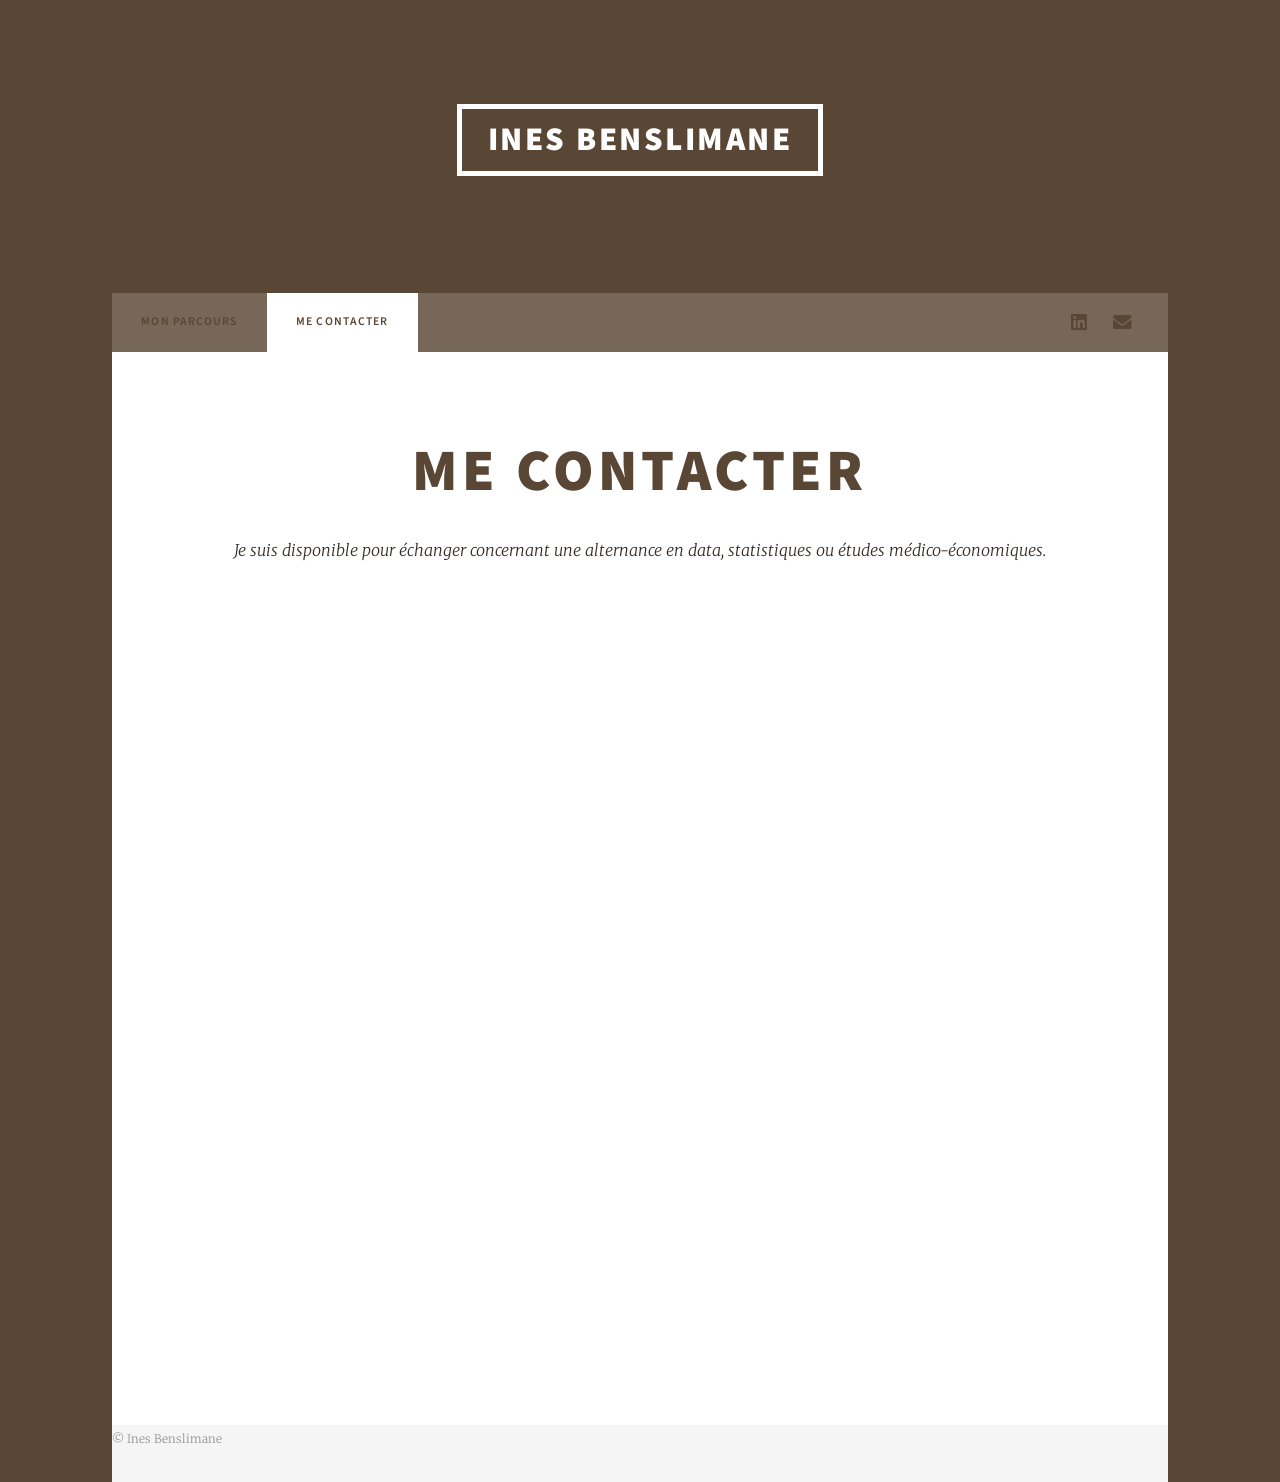
==== contact-cards.html @ 424f4818 "Create contact-cards.html" ====
<!DOCTYPE HTML>
<html>
    <head>
        <title>Me contacter – Ines Benslimane</title>
        <meta charset="utf-8" />
        <meta name="viewport" content="width=device-width, initial-scale=1" />
        <link rel="stylesheet" href="assets/css/main.css" />
    </head>

    <body class="is-preload">

        <!-- Header -->
        <header id="header">
            <a href="index.html" class="logo">Ines Benslimane</a>
        </header>

        <!-- Menu -->
        <nav id="nav">
            <ul class="links">
                <li><a href="parcours.html">Mon parcours</a></li>
                <li class="active"><a href="contact.html">Me contacter</a></li>
            </ul>

            <ul class="icons">
                <li><a href="https://www.linkedin.com/in/ines-benslimane" target="_blank" class="icon brands fa-linkedin"></a></li>
                <li><a href="mailto:ines.benslimane@outlook.fr" class="icon solid fa-envelope"></a></li>
            </ul>
        </nav>

        <!-- Main -->
        <div id="main">

            <section class="post">
                <header class="major">
                    <h1>Me contacter</h1>
                    <p>Je suis disponible pour échanger concernant une alternance en data, statistiques ou études médico‑économiques.</p>
                </header>

                <div class="contact-cards">

                    <div class="card">
                        <span class="icon solid fa-envelope"></span>
                        <h3>Email</h3>
                        <p>ines.benslimane@outlook.fr</p>
                        <a href="mailto:ines.benslimane@outlook.fr" class="button primary">M’écrire</a>
                    </div>

                    <div class="card">
                        <span class="icon brands fa-linkedin"></span>
                        <h3>LinkedIn</h3>
                        <p>Profil professionnel</p>
                        <a href="https://www.linkedin.com/in/ines-benslimane" target="_blank" class="button">Voir mon profil</a>
                    </div>

                    <div class="card">
                        <span class="icon solid fa-file"></span>
                        <h3>CV</h3>
                        <p>Version PDF</p>
                        <a href="CV_Ines_Benslimane.pdf" class="button">Télécharger</a>
                    </div>

                </div>

            </section>

        </div>

        <!-- Footer -->
        <footer id="footer">
            <p class="copyright">© Ines Benslimane</p>
        </footer>

        <script src="assets/js/main.js"></script>
    </body>
</html>
---- assets/css/main.css ----
@import url(fontawesome-all.min.css);
@import url("https://fonts.googleapis.com/css?family=Merriweather:300,700,300italic,700italic|Source+Sans+Pro:900");

/*
	Massively by HTML5 UP
	html5up.net | @ajlkn
	Free for personal and commercial use under the CCA 3.0 license (html5up.net/license)
*/

html, body, div, span, applet, object,
iframe, h1, h2, h3, h4, h5, h6, p, blockquote,
pre, a, abbr, acronym, address, big, cite,
code, del, dfn, em, img, ins, kbd, q, s, samp,
small, strike, strong, sub, sup, tt, var, b,
u, i, center, dl, dt, dd, ol, ul, li, fieldset,
form, label, legend, table, caption, tbody,
tfoot, thead, tr, th, td, article, aside,
canvas, details, embed, figure, figcaption,
footer, header, hgroup, menu, nav, output, ruby,
section, summary, time, mark, audio, video {
	margin: 0;
	padding: 0;
	border: 0;
	font-size: 100%;
	font: inherit;
	vertical-align: baseline;}

article, aside, details, figcaption, figure,
footer, header, hgroup, menu, nav, section {
	display: block;}

body {
	line-height: 1;
}

ol, ul {
	list-style: none;
}

blockquote, q {
	quotes: none;
}

	blockquote:before, blockquote:after, q:before, q:after {
		content: '';
		content: none;
	}

table {
	border-collapse: collapse;
	border-spacing: 0;
}

body {
	-webkit-text-size-adjust: none;
}

mark {
	background-color: transparent;
	color: inherit;
}

input::-moz-focus-inner {
	border: 0;
	padding: 0;
}

input, select, textarea {
	-moz-appearance: none;
	-webkit-appearance: none;
	-ms-appearance: none;
	appearance: none;
}

/* Basic */

	@-ms-viewport {
		width: device-width;
	}

	body {
		-ms-overflow-style: scrollbar;
	}

	@media screen and (max-width: 480px) {

		html, body {
			min-width: 320px;
		}

	}

	html {
		box-sizing: border-box;
	}

	*, *:before, *:after {
		box-sizing: inherit;
	}

	body {
		background-color: #1e252d;
	}

		body.is-preload *, body.is-preload *:before, body.is-preload *:after {
			-moz-animation: none !important;
			-webkit-animation: none !important;
			-ms-animation: none !important;
			animation: none !important;
			-moz-transition: none !important;
			-webkit-transition: none !important;
			-ms-transition: none !important;
			transition: none !important;
		}

/* Type */

	html {
		font-size: 16pt;
	}

		@media screen and (max-width: 1680px) {

			html {
				font-size: 12pt;
			}

		}

		@media screen and (max-width: 1280px) {

			html {
				font-size: 11pt;
			}

		}

		@media screen and (max-width: 360px) {

			html {
				font-size: 10pt;
			}

		}

	body {
		color: #212931;
	}

	body, input, select, textarea {
		font-family: "Merriweather", Georgia, serif;
		font-weight: 300;
		font-size: 1rem;
		line-height: 2.375;
	}

	a {
		-moz-transition: color 0.2s ease-in-out, background-color 0.2s ease-in-out, border-color 0.2s ease-in-out, box-shadow 0.2s ease-in-out;
		-webkit-transition: color 0.2s ease-in-out, background-color 0.2s ease-in-out, border-color 0.2s ease-in-out, box-shadow 0.2s ease-in-out;
		-ms-transition: color 0.2s ease-in-out, background-color 0.2s ease-in-out, border-color 0.2s ease-in-out, box-shadow 0.2s ease-in-out;
		transition: color 0.2s ease-in-out, background-color 0.2s ease-in-out, border-color 0.2s ease-in-out, box-shadow 0.2s ease-in-out;
		border-bottom: dotted 1px;
		text-decoration: none;
	}

		a:hover {
			border-bottom-color: transparent;
		}

	strong, b {
		font-weight: 600;
	}

	em, i {
		font-style: italic;
	}

	p {
		text-align: justify;
		margin: 0 0 2rem 0;
	}

	h1, h2, h3, h4, h5, h6 {
		font-family: "Source Sans Pro", Helvetica, sans-serif;
		font-weight: 900;
		line-height: 1.5;
		letter-spacing: 0.075em;
		text-transform: uppercase;
		margin: 0 0 1rem 0;
	}

		h1 a, h2 a, h3 a, h4 a, h5 a, h6 a {
			border-bottom: 0;
			color: inherit;
			text-decoration: none;
		}

	h1 {
		font-size: 4rem;
		line-height: 1.1;
		margin: 0 0 2rem 0;
	}

	h2 {
		font-size: 1.75rem;
		line-height: 1.3;
		margin: 0 0 1.5rem 0;
	}

	h3 {
		font-size: 1.25rem;
		margin: 0 0 1.5rem 0;
	}

	h4 {
		font-size: 1rem;
	}

	h5 {
		font-size: 0.9rem;
	}

	h6 {
		font-size: 0.8rem;
	}

	sub {
		font-size: 0.8rem;
		position: relative;
		top: 0.5rem;
	}

	sup {
		font-size: 0.8rem;
		position: relative;
		top: -0.5rem;
	}

	blockquote {
		border-left: solid 4px;
		font-style: italic;
		margin: 0 0 2rem 0;
		padding: 0.5rem 0 0.5rem 2rem;
	}

	code {
		border: solid 2px;
		font-family: "Courier New", monospace;
		font-size: 0.9rem;
		margin: 0 0.25rem;
		padding: 0.25rem 0.65rem;
	}

	pre {
		-webkit-overflow-scrolling: touch;
		font-family: "Courier New", monospace;
		font-size: 0.9rem;
		margin: 0 0 2rem 0;
	}

		pre code {
			display: block;
			line-height: 1.75;
			padding: 1rem 1.5rem;
			overflow-x: auto;
		}

	hr {
		border: 0;
		border-bottom: solid 2px;
		margin: 3rem 0;
	}

		hr.major {
			margin: 5rem 0;
		}

	.align-left {
		text-align: left;
	}

	.align-center {
		text-align: center;
	}

	.align-right {
		text-align: right;
	}

	input, select, textarea {
		color: #212931;
	}

	a {
		color: #212931;
		border-bottom-color: rgba(33, 41, 49, 0.5);
	}

		a:hover {
			border-bottom-color: transparent;
			color: #18bfef !important;
		}

	strong, b {
		color: #212931;
	}

	h1, h2, h3, h4, h5, h6 {
		color: #212931;
	}

	blockquote {
		border-left-color: #eeeeee;
	}

	code {
		background: rgba(220, 220, 220, 0.25);
		border-color: #eeeeee;
	}

	hr {
		border-bottom-color: #eeeeee;
	}

/* Row */

	.row {
		display: flex;
		flex-wrap: wrap;
		box-sizing: border-box;
		align-items: stretch;
	}

		.row > * {
			box-sizing: border-box;
		}

		.row.gtr-uniform > * > :last-child {
			margin-bottom: 0;
		}

		.row.aln-left {
			justify-content: flex-start;
		}

		.row.aln-center {
			justify-content: center;
		}

		.row.aln-right {
			justify-content: flex-end;
		}

		.row.aln-top {
			align-items: flex-start;
		}

		.row.aln-middle {
			align-items: center;
		}

		.row.aln-bottom {
			align-items: flex-end;
		}

		.row > .imp {
			order: -1;
		}

		.row > .col-1 {
			width: 8.33333%;
		}

		.row > .off-1 {
			margin-left: 8.33333%;
		}

		.row > .col-2 {
			width: 16.66667%;
		}

		.row > .off-2 {
			margin-left: 16.66667%;
		}

		.row > .col-3 {
			width: 25%;
		}

		.row > .off-3 {
			margin-left: 25%;
		}

		.row > .col-4 {
			width: 33.33333%;
		}

		.row > .off-4 {
			margin-left: 33.33333%;
		}

		.row > .col-5 {
			width: 41.66667%;
		}

		.row > .off-5 {
			margin-left: 41.66667%;
		}

		.row > .col-6 {
			width: 50%;
		}

		.row > .off-6 {
			margin-left: 50%;
		}

		.row > .col-7 {
			width: 58.33333%;
		}

		.row > .off-7 {
			margin-left: 58.33333%;
		}

		.row > .col-8 {
			width: 66.66667%;
		}

		.row > .off-8 {
			margin-left: 66.66667%;
		}

		.row > .col-9 {
			width: 75%;
		}

		.row > .off-9 {
			margin-left: 75%;
		}

		.row > .col-10 {
			width: 83.33333%;
		}

		.row > .off-10 {
			margin-left: 83.33333%;
		}

		.row > .col-11 {
			width: 91.66667%;
		}

		.row > .off-11 {
			margin-left: 91.66667%;
		}

		.row > .col-12 {
			width: 100%;
		}

		.row > .off-12 {
			margin-left: 100%;
		}

		.row.gtr-0 {
			margin-top: 0;
			margin-left: 0rem;
		}

			.row.gtr-0 > * {
				padding: 0 0 0 0rem;
			}

			.row.gtr-0.gtr-uniform {
				margin-top: 0rem;
			}

				.row.gtr-0.gtr-uniform > * {
					padding-top: 0rem;
				}

		.row.gtr-25 {
			margin-top: 0;
			margin-left: -0.375rem;
		}

			.row.gtr-25 > * {
				padding: 0 0 0 0.375rem;
			}

			.row.gtr-25.gtr-uniform {
				margin-top: -0.375rem;
			}

				.row.gtr-25.gtr-uniform > * {
					padding-top: 0.375rem;
				}

		.row.gtr-50 {
			margin-top: 0;
			margin-left: -0.75rem;
		}

			.row.gtr-50 > * {
				padding: 0 0 0 0.75rem;
			}

			.row.gtr-50.gtr-uniform {
				margin-top: -0.75rem;
			}

				.row.gtr-50.gtr-uniform > * {
					padding-top: 0.75rem;
				}

		.row {
			margin-top: 0;
			margin-left: -1.5rem;
		}

			.row > * {
				padding: 0 0 0 1.5rem;
			}

			.row.gtr-uniform {
				margin-top: -1.5rem;
			}

				.row.gtr-uniform > * {
					padding-top: 1.5rem;
				}

		.row.gtr-150 {
			margin-top: 0;
			margin-left: -2.25rem;
		}

			.row.gtr-150 > * {
				padding: 0 0 0 2.25rem;
			}

			.row.gtr-150.gtr-uniform {
				margin-top: -2.25rem;
			}

				.row.gtr-150.gtr-uniform > * {
					padding-top: 2.25rem;
				}

		.row.gtr-200 {
			margin-top: 0;
			margin-left: -3rem;
		}

			.row.gtr-200 > * {
				padding: 0 0 0 3rem;
			}

			.row.gtr-200.gtr-uniform {
				margin-top: -3rem;
			}

				.row.gtr-200.gtr-uniform > * {
					padding-top: 3rem;
				}

		@media screen and (max-width: 1680px) {

			.row {
				display: flex;
				flex-wrap: wrap;
				box-sizing: border-box;
				align-items: stretch;
			}

				.row > * {
					box-sizing: border-box;
				}

				.row.gtr-uniform > * > :last-child {
					margin-bottom: 0;
				}

				.row.aln-left {
					justify-content: flex-start;
				}

				.row.aln-center {
					justify-content: center;
				}

				.row.aln-right {
					justify-content: flex-end;
				}

				.row.aln-top {
					align-items: flex-start;
				}

				.row.aln-middle {
					align-items: center;
				}

				.row.aln-bottom {
					align-items: flex-end;
				}

				.row > .imp-xlarge {
					order: -1;
				}

				.row > .col-1-xlarge {
					width: 8.33333%;
				}

				.row > .off-1-xlarge {
					margin-left: 8.33333%;
				}

				.row > .col-2-xlarge {
					width: 16.66667%;
				}

				.row > .off-2-xlarge {
					margin-left: 16.66667%;
				}

				.row > .col-3-xlarge {
					width: 25%;
				}

				.row > .off-3-xlarge {
					margin-left: 25%;
				}

				.row > .col-4-xlarge {
					width: 33.33333%;
				}

				.row > .off-4-xlarge {
					margin-left: 33.33333%;
				}

				.row > .col-5-xlarge {
					width: 41.66667%;
				}

				.row > .off-5-xlarge {
					margin-left: 41.66667%;
				}

				.row > .col-6-xlarge {
					width: 50%;
				}

				.row > .off-6-xlarge {
					margin-left: 50%;
				}

				.row > .col-7-xlarge {
					width: 58.33333%;
				}

				.row > .off-7-xlarge {
					margin-left: 58.33333%;
				}

				.row > .col-8-xlarge {
					width: 66.66667%;
				}

				.row > .off-8-xlarge {
					margin-left: 66.66667%;
				}

				.row > .col-9-xlarge {
					width: 75%;
				}

				.row > .off-9-xlarge {
					margin-left: 75%;
				}

				.row > .col-10-xlarge {
					width: 83.33333%;
				}

				.row > .off-10-xlarge {
					margin-left: 83.33333%;
				}

				.row > .col-11-xlarge {
					width: 91.66667%;
				}

				.row > .off-11-xlarge {
					margin-left: 91.66667%;
				}

				.row > .col-12-xlarge {
					width: 100%;
				}

				.row > .off-12-xlarge {
					margin-left: 100%;
				}

				.row.gtr-0 {
					margin-top: 0;
					margin-left: 0rem;
				}

					.row.gtr-0 > * {
						padding: 0 0 0 0rem;
					}

					.row.gtr-0.gtr-uniform {
						margin-top: 0rem;
					}

						.row.gtr-0.gtr-uniform > * {
							padding-top: 0rem;
						}

				.row.gtr-25 {
					margin-top: 0;
					margin-left: -0.375rem;
				}

					.row.gtr-25 > * {
						padding: 0 0 0 0.375rem;
					}

					.row.gtr-25.gtr-uniform {
						margin-top: -0.375rem;
					}

						.row.gtr-25.gtr-uniform > * {
							padding-top: 0.375rem;
						}

				.row.gtr-50 {
					margin-top: 0;
					margin-left: -0.75rem;
				}

					.row.gtr-50 > * {
						padding: 0 0 0 0.75rem;
					}

					.row.gtr-50.gtr-uniform {
						margin-top: -0.75rem;
					}

						.row.gtr-50.gtr-uniform > * {
							padding-top: 0.75rem;
						}

				.row {
					margin-top: 0;
					margin-left: -1.5rem;
				}

					.row > * {
						padding: 0 0 0 1.5rem;
					}

					.row.gtr-uniform {
						margin-top: -1.5rem;
					}

						.row.gtr-uniform > * {
							padding-top: 1.5rem;
						}

				.row.gtr-150 {
					margin-top: 0;
					margin-left: -2.25rem;
				}

					.row.gtr-150 > * {
						padding: 0 0 0 2.25rem;
					}

					.row.gtr-150.gtr-uniform {
						margin-top: -2.25rem;
					}

						.row.gtr-150.gtr-uniform > * {
							padding-top: 2.25rem;
						}

				.row.gtr-200 {
					margin-top: 0;
					margin-left: -3rem;
				}

					.row.gtr-200 > * {
						padding: 0 0 0 3rem;
					}

					.row.gtr-200.gtr-uniform {
						margin-top: -3rem;
					}

						.row.gtr-200.gtr-uniform > * {
							padding-top: 3rem;
						}

		}

		@media screen and (max-width: 1280px) {

			.row {
				display: flex;
				flex-wrap: wrap;
				box-sizing: border-box;
				align-items: stretch;
			}

				.row > * {
					box-sizing: border-box;
				}

				.row.gtr-uniform > * > :last-child {
					margin-bottom: 0;
				}

				.row.aln-left {
					justify-content: flex-start;
				}

				.row.aln-center {
					justify-content: center;
				}

				.row.aln-right {
					justify-content: flex-end;
				}

				.row.aln-top {
					align-items: flex-start;
				}

				.row.aln-middle {
					align-items: center;
				}

				.row.aln-bottom {
					align-items: flex-end;
				}

				.row > .imp-large {
					order: -1;
				}

				.row > .col-1-large {
					width: 8.33333%;
				}

				.row > .off-1-large {
					margin-left: 8.33333%;
				}

				.row > .col-2-large {
					width: 16.66667%;
				}

				.row > .off-2-large {
					margin-left: 16.66667%;
				}

				.row > .col-3-large {
					width: 25%;
				}

				.row > .off-3-large {
					margin-left: 25%;
				}

				.row > .col-4-large {
					width: 33.33333%;
				}

				.row > .off-4-large {
					margin-left: 33.33333%;
				}

				.row > .col-5-large {
					width: 41.66667%;
				}

				.row > .off-5-large {
					margin-left: 41.66667%;
				}

				.row > .col-6-large {
					width: 50%;
				}

				.row > .off-6-large {
					margin-left: 50%;
				}

				.row > .col-7-large {
					width: 58.33333%;
				}

				.row > .off-7-large {
					margin-left: 58.33333%;
				}

				.row > .col-8-large {
					width: 66.66667%;
				}

				.row > .off-8-large {
					margin-left: 66.66667%;
				}

				.row > .col-9-large {
					width: 75%;
				}

				.row > .off-9-large {
					margin-left: 75%;
				}

				.row > .col-10-large {
					width: 83.33333%;
				}

				.row > .off-10-large {
					margin-left: 83.33333%;
				}

				.row > .col-11-large {
					width: 91.66667%;
				}

				.row > .off-11-large {
					margin-left: 91.66667%;
				}

				.row > .col-12-large {
					width: 100%;
				}

				.row > .off-12-large {
					margin-left: 100%;
				}

				.row.gtr-0 {
					margin-top: 0;
					margin-left: 0rem;
				}

					.row.gtr-0 > * {
						padding: 0 0 0 0rem;
					}

					.row.gtr-0.gtr-uniform {
						margin-top: 0rem;
					}

						.row.gtr-0.gtr-uniform > * {
							padding-top: 0rem;
						}

				.row.gtr-25 {
					margin-top: 0;
					margin-left: -0.375rem;
				}

					.row.gtr-25 > * {
						padding: 0 0 0 0.375rem;
					}

					.row.gtr-25.gtr-uniform {
						margin-top: -0.375rem;
					}

						.row.gtr-25.gtr-uniform > * {
							padding-top: 0.375rem;
						}

				.row.gtr-50 {
					margin-top: 0;
					margin-left: -0.75rem;
				}

					.row.gtr-50 > * {
						padding: 0 0 0 0.75rem;
					}

					.row.gtr-50.gtr-uniform {
						margin-top: -0.75rem;
					}

						.row.gtr-50.gtr-uniform > * {
							padding-top: 0.75rem;
						}

				.row {
					margin-top: 0;
					margin-left: -1.5rem;
				}

					.row > * {
						padding: 0 0 0 1.5rem;
					}

					.row.gtr-uniform {
						margin-top: -1.5rem;
					}

						.row.gtr-uniform > * {
							padding-top: 1.5rem;
						}

				.row.gtr-150 {
					margin-top: 0;
					margin-left: -2.25rem;
				}

					.row.gtr-150 > * {
						padding: 0 0 0 2.25rem;
					}

					.row.gtr-150.gtr-uniform {
						margin-top: -2.25rem;
					}

						.row.gtr-150.gtr-uniform > * {
							padding-top: 2.25rem;
						}

				.row.gtr-200 {
					margin-top: 0;
					margin-left: -3rem;
				}

					.row.gtr-200 > * {
						padding: 0 0 0 3rem;
					}

					.row.gtr-200.gtr-uniform {
						margin-top: -3rem;
					}

						.row.gtr-200.gtr-uniform > * {
							padding-top: 3rem;
						}

		}

		@media screen and (max-width: 980px) {

			.row {
				display: flex;
				flex-wrap: wrap;
				box-sizing: border-box;
				align-items: stretch;
			}

				.row > * {
					box-sizing: border-box;
				}

				.row.gtr-uniform > * > :last-child {
					margin-bottom: 0;
				}

				.row.aln-left {
					justify-content: flex-start;
				}

				.row.aln-center {
					justify-content: center;
				}

				.row.aln-right {
					justify-content: flex-end;
				}

				.row.aln-top {
					align-items: flex-start;
				}

				.row.aln-middle {
					align-items: center;
				}

				.row.aln-bottom {
					align-items: flex-end;
				}

				.row > .imp-medium {
					order: -1;
				}

				.row > .col-1-medium {
					width: 8.33333%;
				}

				.row > .off-1-medium {
					margin-left: 8.33333%;
				}

				.row > .col-2-medium {
					width: 16.66667%;
				}

				.row > .off-2-medium {
					margin-left: 16.66667%;
				}

				.row > .col-3-medium {
					width: 25%;
				}

				.row > .off-3-medium {
					margin-left: 25%;
				}

				.row > .col-4-medium {
					width: 33.33333%;
				}

				.row > .off-4-medium {
					margin-left: 33.33333%;
				}

				.row > .col-5-medium {
					width: 41.66667%;
				}

				.row > .off-5-medium {
					margin-left: 41.66667%;
				}

				.row > .col-6-medium {
					width: 50%;
				}

				.row > .off-6-medium {
					margin-left: 50%;
				}

				.row > .col-7-medium {
					width: 58.33333%;
				}

				.row > .off-7-medium {
					margin-left: 58.33333%;
				}

				.row > .col-8-medium {
					width: 66.66667%;
				}

				.row > .off-8-medium {
					margin-left: 66.66667%;
				}

				.row > .col-9-medium {
					width: 75%;
				}

				.row > .off-9-medium {
					margin-left: 75%;
				}

				.row > .col-10-medium {
					width: 83.33333%;
				}

				.row > .off-10-medium {
					margin-left: 83.33333%;
				}

				.row > .col-11-medium {
					width: 91.66667%;
				}

				.row > .off-11-medium {
					margin-left: 91.66667%;
				}

				.row > .col-12-medium {
					width: 100%;
				}

				.row > .off-12-medium {
					margin-left: 100%;
				}

				.row.gtr-0 {
					margin-top: 0;
					margin-left: 0rem;
				}

					.row.gtr-0 > * {
						padding: 0 0 0 0rem;
					}

					.row.gtr-0.gtr-uniform {
						margin-top: 0rem;
					}

						.row.gtr-0.gtr-uniform > * {
							padding-top: 0rem;
						}

				.row.gtr-25 {
					margin-top: 0;
					margin-left: -0.375rem;
				}

					.row.gtr-25 > * {
						padding: 0 0 0 0.375rem;
					}

					.row.gtr-25.gtr-uniform {
						margin-top: -0.375rem;
					}

						.row.gtr-25.gtr-uniform > * {
							padding-top: 0.375rem;
						}

				.row.gtr-50 {
					margin-top: 0;
					margin-left: -0.75rem;
				}

					.row.gtr-50 > * {
						padding: 0 0 0 0.75rem;
					}

					.row.gtr-50.gtr-uniform {
						margin-top: -0.75rem;
					}

						.row.gtr-50.gtr-uniform > * {
							padding-top: 0.75rem;
						}

				.row {
					margin-top: 0;
					margin-left: -1.5rem;
				}

					.row > * {
						padding: 0 0 0 1.5rem;
					}

					.row.gtr-uniform {
						margin-top: -1.5rem;
					}

						.row.gtr-uniform > * {
							padding-top: 1.5rem;
						}

				.row.gtr-150 {
					margin-top: 0;
					margin-left: -2.25rem;
				}

					.row.gtr-150 > * {
						padding: 0 0 0 2.25rem;
					}

					.row.gtr-150.gtr-uniform {
						margin-top: -2.25rem;
					}

						.row.gtr-150.gtr-uniform > * {
							padding-top: 2.25rem;
						}

				.row.gtr-200 {
					margin-top: 0;
					margin-left: -3rem;
				}

					.row.gtr-200 > * {
						padding: 0 0 0 3rem;
					}

					.row.gtr-200.gtr-uniform {
						margin-top: -3rem;
					}

						.row.gtr-200.gtr-uniform > * {
							padding-top: 3rem;
						}

		}

		@media screen and (max-width: 736px) {

			.row {
				display: flex;
				flex-wrap: wrap;
				box-sizing: border-box;
				align-items: stretch;
			}

				.row > * {
					box-sizing: border-box;
				}

				.row.gtr-uniform > * > :last-child {
					margin-bottom: 0;
				}

				.row.aln-left {
					justify-content: flex-start;
				}

				.row.aln-center {
					justify-content: center;
				}

				.row.aln-right {
					justify-content: flex-end;
				}

				.row.aln-top {
					align-items: flex-start;
				}

				.row.aln-middle {
					align-items: center;
				}

				.row.aln-bottom {
					align-items: flex-end;
				}

				.row > .imp-small {
					order: -1;
				}

				.row > .col-1-small {
					width: 8.33333%;
				}

				.row > .off-1-small {
					margin-left: 8.33333%;
				}

				.row > .col-2-small {
					width: 16.66667%;
				}

				.row > .off-2-small {
					margin-left: 16.66667%;
				}

				.row > .col-3-small {
					width: 25%;
				}

				.row > .off-3-small {
					margin-left: 25%;
				}

				.row > .col-4-small {
					width: 33.33333%;
				}

				.row > .off-4-small {
					margin-left: 33.33333%;
				}

				.row > .col-5-small {
					width: 41.66667%;
				}

				.row > .off-5-small {
					margin-left: 41.66667%;
				}

				.row > .col-6-small {
					width: 50%;
				}

				.row > .off-6-small {
					margin-left: 50%;
				}

				.row > .col-7-small {
					width: 58.33333%;
				}

				.row > .off-7-small {
					margin-left: 58.33333%;
				}

				.row > .col-8-small {
					width: 66.66667%;
				}

				.row > .off-8-small {
					margin-left: 66.66667%;
				}

				.row > .col-9-small {
					width: 75%;
				}

				.row > .off-9-small {
					margin-left: 75%;
				}

				.row > .col-10-small {
					width: 83.33333%;
				}

				.row > .off-10-small {
					margin-left: 83.33333%;
				}

				.row > .col-11-small {
					width: 91.66667%;
				}

				.row > .off-11-small {
					margin-left: 91.66667%;
				}

				.row > .col-12-small {
					width: 100%;
				}

				.row > .off-12-small {
					margin-left: 100%;
				}

				.row.gtr-0 {
					margin-top: 0;
					margin-left: 0rem;
				}

					.row.gtr-0 > * {
						padding: 0 0 0 0rem;
					}

					.row.gtr-0.gtr-uniform {
						margin-top: 0rem;
					}

						.row.gtr-0.gtr-uniform > * {
							padding-top: 0rem;
						}

				.row.gtr-25 {
					margin-top: 0;
					margin-left: -0.375rem;
				}

					.row.gtr-25 > * {
						padding: 0 0 0 0.375rem;
					}

					.row.gtr-25.gtr-uniform {
						margin-top: -0.375rem;
					}

						.row.gtr-25.gtr-uniform > * {
							padding-top: 0.375rem;
						}

				.row.gtr-50 {
					margin-top: 0;
					margin-left: -0.75rem;
				}

					.row.gtr-50 > * {
						padding: 0 0 0 0.75rem;
					}

					.row.gtr-50.gtr-uniform {
						margin-top: -0.75rem;
					}

						.row.gtr-50.gtr-uniform > * {
							padding-top: 0.75rem;
						}

				.row {
					margin-top: 0;
					margin-left: -1.5rem;
				}

					.row > * {
						padding: 0 0 0 1.5rem;
					}

					.row.gtr-uniform {
						margin-top: -1.5rem;
					}

						.row.gtr-uniform > * {
							padding-top: 1.5rem;
						}

				.row.gtr-150 {
					margin-top: 0;
					margin-left: -2.25rem;
				}

					.row.gtr-150 > * {
						padding: 0 0 0 2.25rem;
					}

					.row.gtr-150.gtr-uniform {
						margin-top: -2.25rem;
					}

						.row.gtr-150.gtr-uniform > * {
							padding-top: 2.25rem;
						}

				.row.gtr-200 {
					margin-top: 0;
					margin-left: -3rem;
				}

					.row.gtr-200 > * {
						padding: 0 0 0 3rem;
					}

					.row.gtr-200.gtr-uniform {
						margin-top: -3rem;
					}

						.row.gtr-200.gtr-uniform > * {
							padding-top: 3rem;
						}

		}

		@media screen and (max-width: 480px) {

			.row {
				display: flex;
				flex-wrap: wrap;
				box-sizing: border-box;
				align-items: stretch;
			}

				.row > * {
					box-sizing: border-box;
				}

				.row.gtr-uniform > * > :last-child {
					margin-bottom: 0;
				}

				.row.aln-left {
					justify-content: flex-start;
				}

				.row.aln-center {
					justify-content: center;
				}

				.row.aln-right {
					justify-content: flex-end;
				}

				.row.aln-top {
					align-items: flex-start;
				}

				.row.aln-middle {
					align-items: center;
				}

				.row.aln-bottom {
					align-items: flex-end;
				}

				.row > .imp-xsmall {
					order: -1;
				}

				.row > .col-1-xsmall {
					width: 8.33333%;
				}

				.row > .off-1-xsmall {
					margin-left: 8.33333%;
				}

				.row > .col-2-xsmall {
					width: 16.66667%;
				}

				.row > .off-2-xsmall {
					margin-left: 16.66667%;
				}

				.row > .col-3-xsmall {
					width: 25%;
				}

				.row > .off-3-xsmall {
					margin-left: 25%;
				}

				.row > .col-4-xsmall {
					width: 33.33333%;
				}

				.row > .off-4-xsmall {
					margin-left: 33.33333%;
				}

				.row > .col-5-xsmall {
					width: 41.66667%;
				}

				.row > .off-5-xsmall {
					margin-left: 41.66667%;
				}

				.row > .col-6-xsmall {
					width: 50%;
				}

				.row > .off-6-xsmall {
					margin-left: 50%;
				}

				.row > .col-7-xsmall {
					width: 58.33333%;
				}

				.row > .off-7-xsmall {
					margin-left: 58.33333%;
				}

				.row > .col-8-xsmall {
					width: 66.66667%;
				}

				.row > .off-8-xsmall {
					margin-left: 66.66667%;
				}

				.row > .col-9-xsmall {
					width: 75%;
				}

				.row > .off-9-xsmall {
					margin-left: 75%;
				}

				.row > .col-10-xsmall {
					width: 83.33333%;
				}

				.row > .off-10-xsmall {
					margin-left: 83.33333%;
				}

				.row > .col-11-xsmall {
					width: 91.66667%;
				}

				.row > .off-11-xsmall {
					margin-left: 91.66667%;
				}

				.row > .col-12-xsmall {
					width: 100%;
				}

				.row > .off-12-xsmall {
					margin-left: 100%;
				}

				.row.gtr-0 {
					margin-top: 0;
					margin-left: 0rem;
				}

					.row.gtr-0 > * {
						padding: 0 0 0 0rem;
					}

					.row.gtr-0.gtr-uniform {
						margin-top: 0rem;
					}

						.row.gtr-0.gtr-uniform > * {
							padding-top: 0rem;
						}

				.row.gtr-25 {
					margin-top: 0;
					margin-left: -0.375rem;
				}

					.row.gtr-25 > * {
						padding: 0 0 0 0.375rem;
					}

					.row.gtr-25.gtr-uniform {
						margin-top: -0.375rem;
					}

						.row.gtr-25.gtr-uniform > * {
							padding-top: 0.375rem;
						}

				.row.gtr-50 {
					margin-top: 0;
					margin-left: -0.75rem;
				}

					.row.gtr-50 > * {
						padding: 0 0 0 0.75rem;
					}

					.row.gtr-50.gtr-uniform {
						margin-top: -0.75rem;
					}

						.row.gtr-50.gtr-uniform > * {
							padding-top: 0.75rem;
						}

				.row {
					margin-top: 0;
					margin-left: -1.5rem;
				}

					.row > * {
						padding: 0 0 0 1.5rem;
					}

					.row.gtr-uniform {
						margin-top: -1.5rem;
					}

						.row.gtr-uniform > * {
							padding-top: 1.5rem;
						}

				.row.gtr-150 {
					margin-top: 0;
					margin-left: -2.25rem;
				}

					.row.gtr-150 > * {
						padding: 0 0 0 2.25rem;
					}

					.row.gtr-150.gtr-uniform {
						margin-top: -2.25rem;
					}

						.row.gtr-150.gtr-uniform > * {
							padding-top: 2.25rem;
						}

				.row.gtr-200 {
					margin-top: 0;
					margin-left: -3rem;
				}

					.row.gtr-200 > * {
						padding: 0 0 0 3rem;
					}

					.row.gtr-200.gtr-uniform {
						margin-top: -3rem;
					}

						.row.gtr-200.gtr-uniform > * {
							padding-top: 3rem;
						}

		}

		@media screen and (max-width: 360px) {

			.row {
				display: flex;
				flex-wrap: wrap;
				box-sizing: border-box;
				align-items: stretch;
			}

				.row > * {
					box-sizing: border-box;
				}

				.row.gtr-uniform > * > :last-child {
					margin-bottom: 0;
				}

				.row.aln-left {
					justify-content: flex-start;
				}

				.row.aln-center {
					justify-content: center;
				}

				.row.aln-right {
					justify-content: flex-end;
				}

				.row.aln-top {
					align-items: flex-start;
				}

				.row.aln-middle {
					align-items: center;
				}

				.row.aln-bottom {
					align-items: flex-end;
				}

				.row > .imp-xxsmall {
					order: -1;
				}

				.row > .col-1-xxsmall {
					width: 8.33333%;
				}

				.row > .off-1-xxsmall {
					margin-left: 8.33333%;
				}

				.row > .col-2-xxsmall {
					width: 16.66667%;
				}

				.row > .off-2-xxsmall {
					margin-left: 16.66667%;
				}

				.row > .col-3-xxsmall {
					width: 25%;
				}

				.row > .off-3-xxsmall {
					margin-left: 25%;
				}

				.row > .col-4-xxsmall {
					width: 33.33333%;
				}

				.row > .off-4-xxsmall {
					margin-left: 33.33333%;
				}

				.row > .col-5-xxsmall {
					width: 41.66667%;
				}

				.row > .off-5-xxsmall {
					margin-left: 41.66667%;
				}

				.row > .col-6-xxsmall {
					width: 50%;
				}

				.row > .off-6-xxsmall {
					margin-left: 50%;
				}

				.row > .col-7-xxsmall {
					width: 58.33333%;
				}

				.row > .off-7-xxsmall {
					margin-left: 58.33333%;
				}

				.row > .col-8-xxsmall {
					width: 66.66667%;
				}

				.row > .off-8-xxsmall {
					margin-left: 66.66667%;
				}

				.row > .col-9-xxsmall {
					width: 75%;
				}

				.row > .off-9-xxsmall {
					margin-left: 75%;
				}

				.row > .col-10-xxsmall {
					width: 83.33333%;
				}

				.row > .off-10-xxsmall {
					margin-left: 83.33333%;
				}

				.row > .col-11-xxsmall {
					width: 91.66667%;
				}

				.row > .off-11-xxsmall {
					margin-left: 91.66667%;
				}

				.row > .col-12-xxsmall {
					width: 100%;
				}

				.row > .off-12-xxsmall {
					margin-left: 100%;
				}

				.row.gtr-0 {
					margin-top: 0;
					margin-left: 0rem;
				}

					.row.gtr-0 > * {
						padding: 0 0 0 0rem;
					}

					.row.gtr-0.gtr-uniform {
						margin-top: 0rem;
					}

						.row.gtr-0.gtr-uniform > * {
							padding-top: 0rem;
						}

				.row.gtr-25 {
					margin-top: 0;
					margin-left: -0.375rem;
				}

					.row.gtr-25 > * {
						padding: 0 0 0 0.375rem;
					}

					.row.gtr-25.gtr-uniform {
						margin-top: -0.375rem;
					}

						.row.gtr-25.gtr-uniform > * {
							padding-top: 0.375rem;
						}

				.row.gtr-50 {
					margin-top: 0;
					margin-left: -0.75rem;
				}

					.row.gtr-50 > * {
						padding: 0 0 0 0.75rem;
					}

					.row.gtr-50.gtr-uniform {
						margin-top: -0.75rem;
					}

						.row.gtr-50.gtr-uniform > * {
							padding-top: 0.75rem;
						}

				.row {
					margin-top: 0;
					margin-left: -1.5rem;
				}

					.row > * {
						padding: 0 0 0 1.5rem;
					}

					.row.gtr-uniform {
						margin-top: -1.5rem;
					}

						.row.gtr-uniform > * {
							padding-top: 1.5rem;
						}

				.row.gtr-150 {
					margin-top: 0;
					margin-left: -2.25rem;
				}

					.row.gtr-150 > * {
						padding: 0 0 0 2.25rem;
					}

					.row.gtr-150.gtr-uniform {
						margin-top: -2.25rem;
					}

						.row.gtr-150.gtr-uniform > * {
							padding-top: 2.25rem;
						}

				.row.gtr-200 {
					margin-top: 0;
					margin-left: -3rem;
				}

					.row.gtr-200 > * {
						padding: 0 0 0 3rem;
					}

					.row.gtr-200.gtr-uniform {
						margin-top: -3rem;
					}

						.row.gtr-200.gtr-uniform > * {
							padding-top: 3rem;
						}

		}

/* Box */

	.box {
		border: solid 2px;
		margin-bottom: 2rem;
		padding: 1.5rem;
	}

		.box > :last-child,
		.box > :last-child > :last-child,
		.box > :last-child > :last-child > :last-child {
			margin-bottom: 0;
		}

		.box.alt {
			border: 0;
			border-radius: 0;
			padding: 0;
		}

	.box {
		border-color: #eeeeee;
	}

/* Button */

	input[type="submit"],
	input[type="reset"],
	input[type="button"],
	button,
	.button {
		-moz-appearance: none;
		-webkit-appearance: none;
		-ms-appearance: none;
		appearance: none;
		-moz-transition: background-color 0.2s ease-in-out, box-shadow 0.2s ease-in-out, color 0.2s ease-in-out;
		-webkit-transition: background-color 0.2s ease-in-out, box-shadow 0.2s ease-in-out, color 0.2s ease-in-out;
		-ms-transition: background-color 0.2s ease-in-out, box-shadow 0.2s ease-in-out, color 0.2s ease-in-out;
		transition: background-color 0.2s ease-in-out, box-shadow 0.2s ease-in-out, color 0.2s ease-in-out;
		border: 0;
		border-radius: 0;
		cursor: pointer;
		display: inline-block;
		font-family: "Source Sans Pro", Helvetica, sans-serif;
		font-size: 0.8rem;
		font-weight: 900;
		letter-spacing: 0.075em;
		height: 3rem;
		line-height: 3rem;
		padding: 0 2rem;
		text-align: center;
		text-decoration: none;
		text-transform: uppercase;
		white-space: nowrap;
	}

		input[type="submit"].icon:before,
		input[type="reset"].icon:before,
		input[type="button"].icon:before,
		button.icon:before,
		.button.icon:before {
			margin-right: 0.5rem;
		}

		input[type="submit"].icon.solo,
		input[type="reset"].icon.solo,
		input[type="button"].icon.solo,
		button.icon.solo,
		.button.icon.solo {
			position: relative;
			width: 4rem;
			height: 4rem;
			line-height: 4rem;
			border-radius: 4rem;
			text-indent: 4rem;
			overflow: hidden;
			padding: 0;
			white-space: nowrap;
		}

			input[type="submit"].icon.solo:before,
			input[type="reset"].icon.solo:before,
			input[type="button"].icon.solo:before,
			button.icon.solo:before,
			.button.icon.solo:before {
				position: absolute;
				display: block;
				top: 0;
				left: 0;
				width: inherit;
				height: inherit;
				line-height: inherit;
				font-size: 1.25rem;
				margin-right: 0;
				text-align: center;
				text-indent: 0;
			}

		input[type="submit"].fit,
		input[type="reset"].fit,
		input[type="button"].fit,
		button.fit,
		.button.fit {
			width: 100%;
		}

		input[type="submit"].small,
		input[type="reset"].small,
		input[type="button"].small,
		button.small,
		.button.small {
			font-size: 0.7rem;
			height: 2.5rem;
			line-height: 2.5rem;
			padding: 0 1.5rem;
		}

		input[type="submit"].large,
		input[type="reset"].large,
		input[type="button"].large,
		button.large,
		.button.large {
			font-size: 0.9rem;
			height: 3.5rem;
			line-height: 3.5rem;
			padding: 0 2.75rem;
		}

		@media screen and (max-width: 980px) {

			input[type="submit"],
			input[type="reset"],
			input[type="button"],
			button,
			.button {
				font-size: 0.9rem;
				height: 3.25rem;
				line-height: 3.25rem;
			}

				input[type="submit"].large,
				input[type="reset"].large,
				input[type="button"].large,
				button.large,
				.button.large {
					font-size: 1rem;
					height: 3.75rem;
					line-height: 3.75rem;
				}

		}

		input[type="submit"].disabled, input[type="submit"]:disabled,
		input[type="reset"].disabled,
		input[type="reset"]:disabled,
		input[type="button"].disabled,
		input[type="button"]:disabled,
		button.disabled,
		button:disabled,
		.button.disabled,
		.button:disabled {
			pointer-events: none;
			opacity: 0.25;
		}

	input[type="submit"],
	input[type="reset"],
	input[type="button"],
	button,
	.button {
		background-color: transparent;
		box-shadow: inset 0 0 0 2px #212931;
		color: #212931 !important;
	}

		input[type="submit"]:hover,
		input[type="reset"]:hover,
		input[type="button"]:hover,
		button:hover,
		.button:hover {
			box-shadow: inset 0 0 0 2px #18bfef;
			color: #18bfef !important;
		}

		input[type="submit"].primary,
		input[type="reset"].primary,
		input[type="button"].primary,
		button.primary,
		.button.primary {
			background-color: #212931;
			box-shadow: none;
			color: #ffffff !important;
		}

			input[type="submit"].primary:hover,
			input[type="reset"].primary:hover,
			input[type="button"].primary:hover,
			button.primary:hover,
			.button.primary:hover {
				background-color: #18bfef;
			}

/* Form */

	form {
		margin: 0 0 2rem 0;
	}

		form > :last-child {
			margin-bottom: 0;
		}

		form > .fields {
			display: -moz-flex;
			display: -webkit-flex;
			display: -ms-flex;
			display: flex;
			-moz-flex-wrap: wrap;
			-webkit-flex-wrap: wrap;
			-ms-flex-wrap: wrap;
			flex-wrap: wrap;
			width: calc(100% + 3rem);
			margin: -1.5rem 0 2rem -1.5rem;
		}

			form > .fields > .field {
				-moz-flex-grow: 0;
				-webkit-flex-grow: 0;
				-ms-flex-grow: 0;
				flex-grow: 0;
				-moz-flex-shrink: 0;
				-webkit-flex-shrink: 0;
				-ms-flex-shrink: 0;
				flex-shrink: 0;
				padding: 1.5rem 0 0 1.5rem;
				width: calc(100% - 1.5rem);
			}

				form > .fields > .field.half {
					width: calc(50% - 0.75rem);
				}

				form > .fields > .field.third {
					width: calc(100%/3 - 0.5rem);
				}

				form > .fields > .field.quarter {
					width: calc(25% - 0.375rem);
				}

		@media screen and (max-width: 480px) {

			form > .fields {
				width: calc(100% + 3rem);
				margin: -1.5rem 0 2rem -1.5rem;
			}

				form > .fields > .field {
					padding: 1.5rem 0 0 1.5rem;
					width: calc(100% - 1.5rem);
				}

					form > .fields > .field.half {
						width: calc(100% - 1.5rem);
					}

					form > .fields > .field.third {
						width: calc(100% - 1.5rem);
					}

					form > .fields > .field.quarter {
						width: calc(100% - 1.5rem);
					}

		}

	label {
		display: block;
		font-family: "Source Sans Pro", Helvetica, sans-serif;
		font-weight: 900;
		line-height: 1.5;
		letter-spacing: 0.075em;
		font-size: 0.8rem;
		text-transform: uppercase;
		margin: 0 0 0.75rem 0;
	}

		@media screen and (max-width: 980px) {

			label {
				font-size: 0.9rem;
			}

		}

	input[type="text"],
	input[type="password"],
	input[type="email"],
	select,
	textarea {
		-moz-appearance: none;
		-webkit-appearance: none;
		-ms-appearance: none;
		appearance: none;
		background: transparent;
		border-radius: 0;
		border: solid 2px;
		color: inherit;
		display: block;
		outline: 0;
		padding: 0 1rem;
		text-decoration: none;
		width: 100%;
	}

		input[type="text"]:invalid,
		input[type="password"]:invalid,
		input[type="email"]:invalid,
		select:invalid,
		textarea:invalid {
			box-shadow: none;
		}

	select {
		background-size: 1.25rem;
		background-repeat: no-repeat;
		background-position: calc(100% - 1rem) center;
		height: 3rem;
		padding-right: 3rem;
		text-overflow: ellipsis;
	}

		select:focus::-ms-value {
			background-color: transparent;
		}

		select::-ms-expand {
			display: none;
		}

	input[type="text"],
	input[type="password"],
	input[type="email"],
	select {
		height: 3rem;
	}

	textarea {
		padding: 0.75rem 1rem;
	}

	input[type="checkbox"],
	input[type="radio"] {
		-moz-appearance: none;
		-webkit-appearance: none;
		-ms-appearance: none;
		appearance: none;
		display: block;
		float: left;
		margin-right: -2rem;
		opacity: 0;
		width: 1rem;
		z-index: -1;
	}

		input[type="checkbox"] + label,
		input[type="radio"] + label {
			text-decoration: none;
			cursor: pointer;
			display: inline-block;
			font-size: 1rem;
			letter-spacing: 0;
			font-family: "Merriweather", Georgia, serif;
			text-transform: none;
			font-weight: 300;
			padding-left: 2.8rem;
			padding-right: 1rem;
			position: relative;
		}

			input[type="checkbox"] + label:before,
			input[type="radio"] + label:before {
				-moz-osx-font-smoothing: grayscale;
				-webkit-font-smoothing: antialiased;
				display: inline-block;
				font-style: normal;
				font-variant: normal;
				text-rendering: auto;
				line-height: 1;
				text-transform: none !important;
				font-family: 'Font Awesome 5 Free';
				font-weight: 900;
			}

			input[type="checkbox"] + label:before,
			input[type="radio"] + label:before {
				border-radius: 0;
				border: solid 2px;
				content: '';
				display: inline-block;
				font-size: 0.8rem;
				height: 1.8rem;
				left: 0;
				line-height: 1.65rem;
				position: absolute;
				text-align: center;
				top: -0.125rem;
				width: 1.8rem;
			}

		input[type="checkbox"]:checked + label:before,
		input[type="radio"]:checked + label:before {
			content: '\f00c';
		}

	input[type="checkbox"] + label:before {
		border-radius: 0;
	}

	input[type="radio"] + label:before {
		border-radius: 100%;
	}

	::-webkit-input-placeholder {
		opacity: 1.0;
	}

	:-moz-placeholder {
		opacity: 1.0;
	}

	::-moz-placeholder {
		opacity: 1.0;
	}

	:-ms-input-placeholder {
		opacity: 1.0;
	}

	label {
		color: #212931;
	}

	input[type="text"],
	input[type="password"],
	input[type="email"],
	select,
	textarea {
		border-color: #eeeeee;
	}

		input[type="text"]:focus,
		input[type="password"]:focus,
		input[type="email"]:focus,
		select:focus,
		textarea:focus {
			border-color: #18bfef;
		}

	select {
		background-image: url("data:image/svg+xml;charset=utf8,%3Csvg xmlns='http://www.w3.org/2000/svg' width='40' height='40' preserveAspectRatio='none' viewBox='0 0 40 40'%3E%3Cpath d='M9.4,12.3l10.4,10.4l10.4-10.4c0.2-0.2,0.5-0.4,0.9-0.4c0.3,0,0.6,0.1,0.9,0.4l3.3,3.3c0.2,0.2,0.4,0.5,0.4,0.9 c0,0.4-0.1,0.6-0.4,0.9L20.7,31.9c-0.2,0.2-0.5,0.4-0.9,0.4c-0.3,0-0.6-0.1-0.9-0.4L4.3,17.3c-0.2-0.2-0.4-0.5-0.4-0.9 c0-0.4,0.1-0.6,0.4-0.9l3.3-3.3c0.2-0.2,0.5-0.4,0.9-0.4S9.1,12.1,9.4,12.3z' fill='%23eeeeee' /%3E%3C/svg%3E");
	}

		select option {
			background-color: #ffffff;
			color: #212931;
		}

	.select-wrapper:before {
		color: #eeeeee;
	}

	input[type="checkbox"] + label,
	input[type="radio"] + label {
		color: #212931;
	}

		input[type="checkbox"] + label:before,
		input[type="radio"] + label:before {
			border-color: #eeeeee;
		}

	input[type="checkbox"]:checked + label:before,
	input[type="radio"]:checked + label:before {
		background-color: #212931;
		border-color: #212931;
		color: #ffffff;
	}

	input[type="checkbox"]:focus + label:before,
	input[type="radio"]:focus + label:before {
		border-color: #18bfef;
	}

	::-webkit-input-placeholder {
		color: #909498 !important;
	}

	:-moz-placeholder {
		color: #909498 !important;
	}

	::-moz-placeholder {
		color: #909498 !important;
	}

	:-ms-input-placeholder {
		color: #909498 !important;
	}

	.formerize-placeholder {
		color: #909498 !important;
	}

/* Icon */

	.icon {
		text-decoration: none;
		border-bottom: none;
		position: relative;
	}

		.icon:before {
			-moz-osx-font-smoothing: grayscale;
			-webkit-font-smoothing: antialiased;
			display: inline-block;
			font-style: normal;
			font-variant: normal;
			text-rendering: auto;
			line-height: 1;
			text-transform: none !important;
			font-family: 'Font Awesome 5 Free';
			font-weight: 400;
		}

		.icon > .label {
			display: none;
		}

		.icon:before {
			line-height: inherit;
		}

		.icon.solid:before {
			font-weight: 900;
		}

		.icon.brands:before {
			font-family: 'Font Awesome 5 Brands';
		}

/* Image */

	.image {
		border: 0;
		display: inline-block;
		position: relative;
	}

		.image img {
			display: block;
		}

		.image.left, .image.right {
			max-width: 40%;
		}

			.image.left img, .image.right img {
				width: 100%;
			}

		.image.left {
			float: left;
			margin: 0 2rem 2rem 0;
			top: 0.75rem;
		}

		.image.right {
			float: right;
			margin: 0 0 2rem 2rem;
			top: 0.75rem;
		}

		.image.fit {
			display: block;
			margin: 2.5rem 0;
			width: 100%;
		}

			.image.fit:first-child {
				margin-top: 0;
			}

			.image.fit img {
				width: 100%;
			}

		.image.main {
			display: block;
			margin: 4rem 0;
			width: 100%;
		}

			.image.main:first-child {
				margin-top: 0;
			}

			.image.main img {
				width: 100%;
			}

		@media screen and (max-width: 736px) {

			.image.fit {
				margin: 2rem 0;
			}

			.image.main {
				margin: 2rem 0;
			}

		}

	a.image {
		overflow: hidden;
	}

		a.image img {
			-moz-transition: -moz-transform 0.2s ease-out;
			-webkit-transition: -webkit-transform 0.2s ease-out;
			-ms-transition: -ms-transform 0.2s ease-out;
			transition: transform 0.2s ease-out;
		}

		a.image:hover img {
			-moz-transform: scale(1.05);
			-webkit-transform: scale(1.05);
			-ms-transform: scale(1.05);
			transform: scale(1.05);
		}

/* Actions */

	ul.actions {
		display: -moz-flex;
		display: -webkit-flex;
		display: -ms-flex;
		display: flex;
		cursor: default;
		list-style: none;
		margin-left: -1rem;
		padding-left: 0;
	}

		ul.actions li {
			padding: 0 0 0 1rem;
			vertical-align: middle;
		}

		ul.actions.special {
			-moz-justify-content: center;
			-webkit-justify-content: center;
			-ms-justify-content: center;
			justify-content: center;
			width: 100%;
			margin-left: 0;
		}

			ul.actions.special li:first-child {
				padding-left: 0;
			}

		ul.actions.stacked {
			-moz-flex-direction: column;
			-webkit-flex-direction: column;
			-ms-flex-direction: column;
			flex-direction: column;
			margin-left: 0;
		}

			ul.actions.stacked li {
				padding: 1.3rem 0 0 0;
			}

				ul.actions.stacked li:first-child {
					padding-top: 0;
				}

		ul.actions.fit {
			width: calc(100% + 1rem);
		}

			ul.actions.fit li {
				-moz-flex-grow: 1;
				-webkit-flex-grow: 1;
				-ms-flex-grow: 1;
				flex-grow: 1;
				-moz-flex-shrink: 1;
				-webkit-flex-shrink: 1;
				-ms-flex-shrink: 1;
				flex-shrink: 1;
				width: 100%;
			}

				ul.actions.fit li > * {
					width: 100%;
				}

			ul.actions.fit.stacked {
				width: 100%;
			}

		@media screen and (max-width: 480px) {

			ul.actions:not(.fixed) {
				-moz-flex-direction: column;
				-webkit-flex-direction: column;
				-ms-flex-direction: column;
				flex-direction: column;
				margin-left: 0;
				width: 100% !important;
			}

				ul.actions:not(.fixed) li {
					-moz-flex-grow: 1;
					-webkit-flex-grow: 1;
					-ms-flex-grow: 1;
					flex-grow: 1;
					-moz-flex-shrink: 1;
					-webkit-flex-shrink: 1;
					-ms-flex-shrink: 1;
					flex-shrink: 1;
					padding: 1rem 0 0 0;
					text-align: center;
					width: 100%;
				}

					ul.actions:not(.fixed) li > * {
						width: 100%;
					}

					ul.actions:not(.fixed) li:first-child {
						padding-top: 0;
					}

					ul.actions:not(.fixed) li input[type="submit"],
					ul.actions:not(.fixed) li input[type="reset"],
					ul.actions:not(.fixed) li input[type="button"],
					ul.actions:not(.fixed) li button,
					ul.actions:not(.fixed) li .button {
						width: 100%;
					}

						ul.actions:not(.fixed) li input[type="submit"].icon:before,
						ul.actions:not(.fixed) li input[type="reset"].icon:before,
						ul.actions:not(.fixed) li input[type="button"].icon:before,
						ul.actions:not(.fixed) li button.icon:before,
						ul.actions:not(.fixed) li .button.icon:before {
							margin-left: -0.5rem;
						}

		}

/* Icons */

	ul.icons {
		cursor: default;
		list-style: none;
		padding-left: 0;
	}

		ul.icons li {
			display: inline-block;
			padding: 0 0.5rem 0 0;
			vertical-align: middle;
		}

			ul.icons li:last-child {
				padding-right: 0;
			}

			ul.icons li .icon:before {
				width: 2.25rem;
				height: 2.25rem;
				line-height: 2.25rem;
				display: inline-block;
				text-align: center;
				border-radius: 100%;
				font-size: 1.25rem;
			}

		ul.icons.alt li .icon:before {
			-moz-transition: color 0.2s ease-in-out, background-color 0.2s ease-in-out, border-color 0.2s ease-in-out, box-shadow 0.2s ease-in-out;
			-webkit-transition: color 0.2s ease-in-out, background-color 0.2s ease-in-out, border-color 0.2s ease-in-out, box-shadow 0.2s ease-in-out;
			-ms-transition: color 0.2s ease-in-out, background-color 0.2s ease-in-out, border-color 0.2s ease-in-out, box-shadow 0.2s ease-in-out;
			transition: color 0.2s ease-in-out, background-color 0.2s ease-in-out, border-color 0.2s ease-in-out, box-shadow 0.2s ease-in-out;
			font-size: 1rem;
		}

/* List */

	ol {
		list-style: decimal;
		margin: 0 0 2rem 0;
		padding-left: 1.25rem;
	}

		ol li {
			padding-left: 0.25rem;
		}

	ul {
		list-style: disc;
		margin: 0 0 2rem 0;
		padding-left: 1rem;
	}

		ul li {
			padding-left: 0.5rem;
		}

		ul.divided {
			list-style: none;
			padding-left: 0;
		}

			ul.divided li {
				border-top: solid 1px;
				padding: 0.5rem 0;
			}

				ul.divided li:first-child {
					border-top: 0;
					padding-top: 0;
				}

	dl {
		margin: 0 0 2rem 0;
	}

		dl dt {
			display: block;
			font-weight: 600;
			margin: 0 0 1rem 0;
		}

		dl dd {
			margin-left: 2rem;
		}

	ul.divided li {
		border-top-color: #eeeeee;
	}

	ul.icons li a.icon:hover:before {
		color: #18bfef;
	}

	ul.icons.alt li .icon:before {
		box-shadow: inset 0 0 0 2px #eeeeee;
	}

	ul.icons.alt li a.icon:hover:before {
		box-shadow: inset 0 0 0 2px #18bfef;
	}

/* Section/Article */

	section.special, article.special {
		text-align: center;
	}

	header {
		cursor: default;
	}

		header > .date {
			display: block;
			font-size: 0.8rem;
			height: 1;
			margin: 0 0 1rem 0;
			position: relative;
		}

		header > p {
			font-style: italic;
		}

		header > h1 + p {
			font-size: 1.1rem;
			margin-top: -0.5rem;
			line-height: 2;
		}

		header > h2 + p {
			font-size: 1rem;
			margin-top: -0.75rem;
		}

		header > h3 + p {
			font-size: 0.9rem;
			margin-top: -0.75rem;
		}

		header > h4 + p {
			font-size: 0.8rem;
			margin-top: -0.75rem;
		}

		header.major {
			margin: 0 0 4rem 0;
			text-align: center;
		}

			header.major > :last-child {
				margin-bottom: 0;
			}

			header.major > p {
				margin-top: 0;
				text-align: center;
			}

			header.major > .date {
				font-size: 1rem;
				margin: 0 0 4rem 0;
			}

				header.major > .date:before, header.major > .date:after {
					content: '';
					display: block;
					position: absolute;
					top: 50%;
					width: calc(50% - 6rem);
					border-top: solid 2px;
				}

				header.major > .date:before {
					left: 0;
				}

				header.major > .date:after {
					right: 0;
				}

		@media screen and (max-width: 980px) {

			header br {
				display: none;
			}

		}

		@media screen and (max-width: 736px) {

			header.major {
				margin: 0 0 2rem 0;
			}

		}

	header.major .date:before, header.major .date:after {
		border-top-color: #eeeeee;
	}

/* Table */

	.table-wrapper {
		-webkit-overflow-scrolling: touch;
		overflow-x: auto;
	}

	table {
		margin: 0 0 2rem 0;
		width: 100%;
	}

		table tbody tr {
			border: solid 1px;
			border-left: 0;
			border-right: 0;
		}

		table td {
			padding: 0.75rem 0.75rem;
		}

		table th {
			font-family: "Source Sans Pro", Helvetica, sans-serif;
			font-size: 0.8rem;
			font-weight: 900;
			letter-spacing: 0.075em;
			line-height: 1.5;
			padding: 0 0.75rem 0.75rem 0.75rem;
			text-align: left;
			text-transform: uppercase;
		}

			@media screen and (max-width: 980px) {

				table th {
					font-size: 0.9rem;
				}

			}

		table thead {
			border-bottom: solid 2px;
		}

		table tfoot {
			border-top: solid 2px;
		}

		table.alt {
			border-collapse: separate;
		}

			table.alt tbody tr td {
				border: solid 1px;
				border-left-width: 0;
				border-top-width: 0;
			}

				table.alt tbody tr td:first-child {
					border-left-width: 1px;
				}

			table.alt tbody tr:first-child td {
				border-top-width: 1px;
			}

			table.alt thead {
				border-bottom: 0;
			}

			table.alt tfoot {
				border-top: 0;
			}

	table tbody tr {
		border-color: #eeeeee;
	}

		table tbody tr:nth-child(2n + 1) {
			background-color: rgba(220, 220, 220, 0.25);
		}

	table th {
		color: #212931;
	}

	table thead {
		border-bottom-color: #eeeeee;
	}

	table tfoot {
		border-top-color: #eeeeee;
	}

	table.alt tbody tr td {
		border-color: #eeeeee;
	}

/* Pagination */

	.pagination {
		display: -moz-inline-flex;
		display: -webkit-inline-flex;
		display: -ms-inline-flex;
		display: inline-flex;
		-moz-user-select: none;
		-webkit-user-select: none;
		-ms-user-select: none;
		user-select: none;
		cursor: default;
		list-style: none;
		margin: 0 0 2rem 2px;
		padding: 0;
	}

		.pagination a, .pagination span {
			-moz-transition: background-color 0.2s ease-in-out, border-color 0.2s ease-in-out, box-shadow 0.2s ease-in-out, color 0.2s ease-in-out;
			-webkit-transition: background-color 0.2s ease-in-out, border-color 0.2s ease-in-out, box-shadow 0.2s ease-in-out, color 0.2s ease-in-out;
			-ms-transition: background-color 0.2s ease-in-out, border-color 0.2s ease-in-out, box-shadow 0.2s ease-in-out, color 0.2s ease-in-out;
			transition: background-color 0.2s ease-in-out, border-color 0.2s ease-in-out, box-shadow 0.2s ease-in-out, color 0.2s ease-in-out;
			border: solid 2px;
			display: inline-block;
			font-family: "Source Sans Pro", Helvetica, sans-serif;
			font-size: 0.8rem;
			font-weight: 900;
			height: 3rem;
			letter-spacing: 0.075em;
			line-height: calc(3rem - 4px);
			margin-left: -2px;
			min-width: 3rem;
			position: relative;
			text-align: center;
			text-decoration: none;
			text-transform: uppercase;
		}

		.pagination .next, .pagination .previous {
			text-decoration: none;
			padding: 0 1.75rem;
		}

			.pagination .next:before, .pagination .previous:before {
				-moz-osx-font-smoothing: grayscale;
				-webkit-font-smoothing: antialiased;
				display: inline-block;
				font-style: normal;
				font-variant: normal;
				text-rendering: auto;
				line-height: 1;
				text-transform: none !important;
				font-family: 'Font Awesome 5 Free';
				font-weight: 900;
			}

			.pagination .next:before, .pagination .previous:before {
				display: inline-block;
				color: inherit !important;
				line-height: inherit;
			}

		.pagination .previous:before {
			content: '\f104';
			margin-right: 0.9375em;
		}

		.pagination .next:before {
			content: '\f105';
			float: right;
			margin-left: 0.9375em;
		}

		@media screen and (max-width: 980px) {

			.pagination a, .pagination span {
				font-size: 0.9rem;
			}

		}

		@media screen and (max-width: 480px) {

			.pagination .page, .pagination .extra {
				display: none;
			}

		}

	.pagination a, .pagination span {
		border-color: #eeeeee;
	}

	.pagination a {
		color: #212931 !important;
	}

		.pagination a:hover {
			color: #18bfef !important;
			border-color: #18bfef;
			z-index: 1;
		}

			.pagination a:hover + a,
			.pagination a:hover + span {
				border-left-color: #18bfef;
			}

		.pagination a.active {
			background-color: #eeeeee;
		}

	.pagination span {
		color: #eeeeee;
	}

/* Wrapper */

	#wrapper {
		-moz-transition: opacity 0.5s ease;
		-webkit-transition: opacity 0.5s ease;
		-ms-transition: opacity 0.5s ease;
		transition: opacity 0.5s ease;
		position: relative;
		z-index: 1;
		overflow: hidden;
	}

		#wrapper > .bg {
			position: absolute;
			top: 0;
			left: 0;
			width: 100%;
			height: 100%;
			background-color: #212931;
			background-image: url("../../images/overlay.png"), linear-gradient(0deg, rgba(0, 0, 0, 0.1), rgba(0, 0, 0, 0.1)), url("../../Fond_2.jpg");
			background-size: auto,								auto,														100% auto;
			background-position: center,								center,														top center;
			background-repeat: repeat,								no-repeat,													no-repeat;
			background-attachment: scroll,								scroll,														scroll;
			z-index: -1;
		}

			#wrapper > .bg.fixed {
				position: fixed;
				width: 100vw;
				height: 100vh;
			}

		#wrapper.fade-in:before {
			pointer-events: none;
			-moz-transition: opacity 1s ease-in-out;
			-webkit-transition: opacity 1s ease-in-out;
			-ms-transition: opacity 1s ease-in-out;
			transition: opacity 1s ease-in-out;
			-moz-transition-delay: 0.75s;
			-webkit-transition-delay: 0.75s;
			-ms-transition-delay: 0.75s;
			transition-delay: 0.75s;
			background: #1e252d;
			content: '';
			display: block;
			height: 100%;
			left: 0;
			opacity: 0;
			position: fixed;
			top: 0;
			width: 100%;
		}

		body.is-preload #wrapper.fade-in:before {
			opacity: 1;
		}

		@media screen and (orientation: portrait) {

			#wrapper > .bg {
				background-size: auto,								auto,														auto 175%;
			}

		}

/* Intro */

	#intro {
		color: #ffffff;
		padding: 8rem 4rem 6rem 4rem ;
		-moz-align-items: center;
		-webkit-align-items: center;
		-ms-align-items: center;
		align-items: center;
		display: -moz-flex;
		display: -webkit-flex;
		display: -ms-flex;
		display: flex;
		-moz-flex-direction: column;
		-webkit-flex-direction: column;
		-ms-flex-direction: column;
		flex-direction: column;
		-moz-justify-content: -moz-flex-end;
		-webkit-justify-content: -webkit-flex-end;
		-ms-justify-content: -ms-flex-end;
		justify-content: flex-end;
		-moz-transition: opacity 1s ease, -moz-transform 1s ease;
		-webkit-transition: opacity 1s ease, -webkit-transform 1s ease;
		-ms-transition: opacity 1s ease, -ms-transform 1s ease;
		transition: opacity 1s ease, transform 1s ease;
		position: relative;
		cursor: default;
		text-align: center;
		z-index: 1;
		min-height: 100vh;
	}

		#intro input, #intro select, #intro textarea {
			color: #ffffff;
		}

		#intro a {
			color: #ffffff;
			border-bottom-color: rgba(255, 255, 255, 0.5);
		}

			#intro a:hover {
				border-bottom-color: transparent;
				color: #18bfef !important;
			}

		#intro strong, #intro b {
			color: #ffffff;
		}

		#intro h1, #intro h2, #intro h3, #intro h4, #intro h5, #intro h6 {
			color: #ffffff;
		}

		#intro blockquote {
			border-left-color: #ffffff;
		}

		#intro code {
			background: rgba(255, 255, 255, 0.075);
			border-color: #ffffff;
		}

		#intro hr {
			border-bottom-color: #ffffff;
		}

		#intro input[type="submit"],
		#intro input[type="reset"],
		#intro input[type="button"],
		#intro button,
		#intro .button {
			background-color: transparent;
			box-shadow: inset 0 0 0 2px #ffffff;
			color: #ffffff !important;
		}

			#intro input[type="submit"]:hover,
			#intro input[type="reset"]:hover,
			#intro input[type="button"]:hover,
			#intro button:hover,
			#intro .button:hover {
				box-shadow: inset 0 0 0 2px #18bfef;
				color: #18bfef !important;
			}

			#intro input[type="submit"].primary,
			#intro input[type="reset"].primary,
			#intro input[type="button"].primary,
			#intro button.primary,
			#intro .button.primary {
				background-color: #ffffff;
				box-shadow: none;
				color: #1e252d !important;
			}

				#intro input[type="submit"].primary:hover,
				#intro input[type="reset"].primary:hover,
				#intro input[type="button"].primary:hover,
				#intro button.primary:hover,
				#intro .button.primary:hover {
					background-color: #18bfef;
				}

		#intro h1 {
			font-size: 5rem;
			line-height: 1;
		}

		#intro p {
			font-size: 1.25rem;
			font-style: italic;
			margin-top: -0.25rem;
			text-align: center;
		}

		#intro + #header {
			margin-top: -20rem;
		}

			#intro + #header .logo {
				-moz-transform: translateY(2rem);
				-webkit-transform: translateY(2rem);
				-ms-transform: translateY(2rem);
				transform: translateY(2rem);
				opacity: 0;
				visibility: hidden;
			}

		#intro.hidden {
			pointer-events: none;
			-moz-transform: translateY(2rem);
			-webkit-transform: translateY(2rem);
			-ms-transform: translateY(2rem);
			transform: translateY(2rem);
			-moz-transition: opacity 0.5s ease, -moz-transform 0.5s ease, visibility 0.5s;
			-webkit-transition: opacity 0.5s ease, -webkit-transform 0.5s ease, visibility 0.5s;
			-ms-transition: opacity 0.5s ease, -ms-transform 0.5s ease, visibility 0.5s;
			transition: opacity 0.5s ease, transform 0.5s ease, visibility 0.5s;
			opacity: 0;
			visibility: hidden;
		}

			#intro.hidden + #header .logo {
				-moz-transform: translateY(0);
				-webkit-transform: translateY(0);
				-ms-transform: translateY(0);
				transform: translateY(0);
				opacity: 1;
				visibility: visible;
			}

		body.is-preload #intro {
			-moz-transform: translateY(2rem);
			-webkit-transform: translateY(2rem);
			-ms-transform: translateY(2rem);
			transform: translateY(2rem);
			opacity: 0;
		}

			body.is-preload #intro:not(.hidden) + #header + #nav {
				-moz-transform: translateY(4rem);
				-webkit-transform: translateY(4rem);
				-ms-transform: translateY(4rem);
				transform: translateY(4rem);
				opacity: 0;
			}

		@media screen and (max-width: 980px) {

			#intro {
				padding: 4rem 4rem 2rem 4rem ;
				min-height: 90vh;
			}

				#intro p br {
					display: none;
				}

				#intro + #header {
					margin-top: -14rem;
				}

		}

		@media screen and (max-width: 736px) {

			#intro {
				padding: 3rem 2rem 1rem 2rem ;
				min-height: 80vh;
			}

				#intro h1 {
					font-size: 3.25rem;
					line-height: 1.1;
					margin-bottom: 1rem;
				}

				#intro p {
					font-size: 1rem;
					margin-top: 0rem;
				}

				#intro .actions {
					display: none;
				}

		}

/* Header */

	#header {
		color: #ffffff;
		-moz-align-items: center;
		-webkit-align-items: center;
		-ms-align-items: center;
		align-items: center;
		display: -moz-flex;
		display: -webkit-flex;
		display: -ms-flex;
		display: flex;
		-moz-flex-direction: column;
		-webkit-flex-direction: column;
		-ms-flex-direction: column;
		flex-direction: column;
		-moz-justify-content: -moz-flex-end;
		-webkit-justify-content: -webkit-flex-end;
		-ms-justify-content: -ms-flex-end;
		justify-content: flex-end;
		pointer-events: none;
		-moz-user-select: none;
		-webkit-user-select: none;
		-ms-user-select: none;
		user-select: none;
		height: 20rem;
		padding-bottom: 8rem;
		position: relative;
		text-align: center;
		z-index: 2;
	}

		#header input, #header select, #header textarea {
			color: #ffffff;
		}

		#header a {
			color: #ffffff;
			border-bottom-color: rgba(255, 255, 255, 0.5);
		}

			#header a:hover {
				border-bottom-color: transparent;
				color: #18bfef !important;
			}

		#header strong, #header b {
			color: #ffffff;
		}

		#header h1, #header h2, #header h3, #header h4, #header h5, #header h6 {
			color: #ffffff;
		}

		#header blockquote {
			border-left-color: #ffffff;
		}

		#header code {
			background: rgba(255, 255, 255, 0.075);
			border-color: #ffffff;
		}

		#header hr {
			border-bottom-color: #ffffff;
		}

		#header .logo {
			-moz-transition: border-color 0.2s ease-in-out, color 0.2s ease-in-out, opacity 0.5s ease, -moz-transform 0.5s ease, visibility 0.5s;
			-webkit-transition: border-color 0.2s ease-in-out, color 0.2s ease-in-out, opacity 0.5s ease, -webkit-transform 0.5s ease, visibility 0.5s;
			-ms-transition: border-color 0.2s ease-in-out, color 0.2s ease-in-out, opacity 0.5s ease, -ms-transform 0.5s ease, visibility 0.5s;
			transition: border-color 0.2s ease-in-out, color 0.2s ease-in-out, opacity 0.5s ease, transform 0.5s ease, visibility 0.5s;
			pointer-events: auto;
			border-style: solid;
			border-color: #ffffff;
			border-width: 5px !important;
			font-family: "Source Sans Pro", Helvetica, sans-serif;
			font-size: 2.25rem;
			font-weight: 900;
			letter-spacing: 0.075em;
			line-height: 1;
			padding: 1rem 1.75rem;
			text-transform: uppercase;
			visibility: visible;
		}

			#header .logo:hover {
				border-color: #18bfef !important;
				color: #18bfef !important;
			}

		@media screen and (max-width: 980px) {

			#header {
				height: 14rem;
				padding-bottom: 4rem;
			}

		}

		@media screen and (max-width: 736px) {

			#header {
				padding-bottom: 3rem;
			}

				#header .logo {
					font-size: 1.75rem;
					border-width: 3px !important;
				}

		}

/* Nav */

	#nav {
		color: #ffffff;
		display: -moz-flex;
		display: -webkit-flex;
		display: -ms-flex;
		display: flex;
		-moz-transition: -moz-transform 1s ease, opacity 1s ease;
		-webkit-transition: -webkit-transform 1s ease, opacity 1s ease;
		-ms-transition: -ms-transform 1s ease, opacity 1s ease;
		transition: transform 1s ease, opacity 1s ease;
		background: rgba(255, 255, 255, 0.175);
		height: 4rem;
		line-height: 4rem;
		margin: -4rem auto 0 auto;
		overflow: hidden;
		padding: 0 2rem 0 0;
		position: relative;
		width: calc(100% - 4rem);
		max-width: 72rem;
		z-index: 2;
	}

		#nav ul.divided li {
			border-top-color: #ffffff;
		}

		#nav ul.icons li a.icon:hover:before {
			color: #18bfef;
		}

		#nav ul.icons.alt li .icon:before {
			box-shadow: inset 0 0 0 2px #ffffff;
		}

		#nav ul.icons.alt li a.icon:hover:before {
			box-shadow: inset 0 0 0 2px #18bfef;
		}

		#nav input, #nav select, #nav textarea {
			color: #ffffff;
		}

		#nav a {
			color: #ffffff;
			border-bottom-color: rgba(255, 255, 255, 0.5);
		}

			#nav a:hover {
				border-bottom-color: transparent;
				color: #18bfef !important;
			}

		#nav strong, #nav b {
			color: #ffffff;
		}

		#nav h1, #nav h2, #nav h3, #nav h4, #nav h5, #nav h6 {
			color: #ffffff;
		}

		#nav blockquote {
			border-left-color: #ffffff;
		}

		#nav code {
			background: rgba(255, 255, 255, 0.075);
			border-color: #ffffff;
		}

		#nav hr {
			border-bottom-color: #ffffff;
		}

		#nav ul.links {
			display: -moz-flex;
			display: -webkit-flex;
			display: -ms-flex;
			display: flex;
			-moz-flex-grow: 1;
			-webkit-flex-grow: 1;
			-ms-flex-grow: 1;
			flex-grow: 1;
			-moz-flex-shrink: 1;
			-webkit-flex-shrink: 1;
			-ms-flex-shrink: 1;
			flex-shrink: 1;
			font-family: "Source Sans Pro", Helvetica, sans-serif;
			font-weight: 900;
			letter-spacing: 0.075em;
			list-style: none;
			margin-bottom: 0;
			padding-left: 0;
			text-transform: uppercase;
		}

			#nav ul.links li {
				display: block;
				padding-left: 0;
			}

				#nav ul.links li a {
					-moz-transition: background-color 0.2s ease-in-out, color 0.2s ease-in-out;
					-webkit-transition: background-color 0.2s ease-in-out, color 0.2s ease-in-out;
					-ms-transition: background-color 0.2s ease-in-out, color 0.2s ease-in-out;
					transition: background-color 0.2s ease-in-out, color 0.2s ease-in-out;
					display: block;
					font-size: 0.8rem;
					outline: none;
					padding: 0 2rem;
				}

					#nav ul.links li a:hover {
						color: inherit !important;
						background-color: rgba(255, 255, 255, 0.1);
					}

				#nav ul.links li.active {
					background-color: #ffffff;
				}

					#nav ul.links li.active a {
						color: #1e252d;
					}

						#nav ul.links li.active a:hover {
							color: #18bfef !important;
						}

		#nav ul.icons {
			-moz-flex-grow: 0;
			-webkit-flex-grow: 0;
			-ms-flex-grow: 0;
			flex-grow: 0;
			-moz-flex-shrink: 0;
			-webkit-flex-shrink: 0;
			-ms-flex-shrink: 0;
			flex-shrink: 0;
			margin-bottom: 0;
		}

		@media screen and (max-width: 980px) {

			#nav {
				display: none;
			}

		}

/* Main */

	#main {
		background-color: #ffffff;
		position: relative;
		margin: 0 auto;
		width: calc(100% - 4rem);
		max-width: 72rem;
		z-index: 2;
	}

		#main > * {
			padding: 4rem 4rem 2rem 4rem ;
			border-top: solid 2px #eeeeee;
			margin: 0;
		}

			#main > *:first-child {
				border-top: 0;
			}

		#main > footer {
			text-align: center;
		}

		#main > .post {
			padding: 8rem 8rem 6rem 8rem ;
		}

			#main > .post header.major > .date {
				margin-top: -2rem;
			}

			#main > .post header.major > h1, #main > .post header.major h2 {
				font-size: 4rem;
				line-height: 1.1;
				margin: 0 0 2rem 0;
			}

			#main > .post.featured {
				text-align: center;
			}

			@media screen and (max-width: 1280px) {

				#main > .post {
					padding: 6rem 4rem 4rem 4rem ;
				}

			}

			@media screen and (max-width: 736px) {

				#main > .post {
					padding: 4rem 2rem 2rem 2rem ;
				}

					#main > .post header.major > .date {
						margin-top: -1rem;
						margin-bottom: 2rem;
					}

					#main > .post header.major > h1, #main > .post header.major h2 {
						font-size: 2.5rem;
						line-height: 1.2;
						margin: 0 0 1.5rem 0;
					}

			}

		#main > .posts {
			display: -moz-flex;
			display: -webkit-flex;
			display: -ms-flex;
			display: flex;
			-moz-flex-wrap: wrap;
			-webkit-flex-wrap: wrap;
			-ms-flex-wrap: wrap;
			flex-wrap: wrap;
			-moz-align-items: -moz-stretch;
			-webkit-align-items: -webkit-stretch;
			-ms-align-items: -ms-stretch;
			align-items: stretch;
			text-align: center;
			width: 100%;
			padding: 0;
		}

			#main > .posts > * {
				-moz-flex-shrink: 1;
				-webkit-flex-shrink: 1;
				-ms-flex-shrink: 1;
				flex-shrink: 1;
				-moz-flex-grow: 0;
				-webkit-flex-grow: 0;
				-ms-flex-grow: 0;
				flex-grow: 0;
			}

			#main > .posts > * {
				width: 50%;
			}

			#main > .posts > * {
				padding: 4rem;
				width: 50%;
			}

			#main > .posts > article {
				border-color: #eeeeee;
				border-left-width: 2px;
				border-style: solid;
				border-top-width: 2px;
				text-align: center;
			}

				#main > .posts > article > :last-child {
					margin-bottom: 0;
				}

				#main > .posts > article:nth-child(2n - 1) {
					border-left-width: 0;
				}

				#main > .posts > article:nth-child(-n + 2) {
					border-top-width: 0;
				}

			@media screen and (max-width: 980px) {

				#main > .posts > * {
					width: 50%;
				}

				#main > .posts > * {
					padding: 2.5rem;
					width: 50%;
				}

			}

			@media screen and (max-width: 736px) {

				#main > .posts > * {
					width: 100%;
				}

				#main > .posts > * {
					padding: 2rem;
					width: 100%;
				}

				#main > .posts > article:nth-child(2n - 1) {
					border-left-width: 2px;
				}

				#main > .posts > article:nth-child(-n + 2) {
					border-top-width: 2px;
				}

				#main > .posts > article:nth-child(n) {
					border-left-width: 0;
				}

				#main > .posts > article:nth-child(-n + 1) {
					border-top-width: 0;
				}

				#main > .posts > article .image {
					max-width: 25rem;
					margin-left: auto;
					margin-right: auto;
				}

			}

		@media screen and (max-width: 736px) {

			#main > * {
				padding: 2rem 2rem 0.1rem 2rem ;
			}

		}

		@media screen and (max-width: 480px) {

			#main {
				width: 100%;
			}

		}

/* Footer */

	#footer {
		color: #717981;
		display: -moz-flex;
		display: -webkit-flex;
		display: -ms-flex;
		display: flex;
		background-color: #f5f5f5;
		color: #909498;
		cursor: default;
		position: relative;
		margin: 0 auto;
		width: calc(100% - 4rem);
		max-width: 72rem;
		z-index: 2;
	}

		#footer input, #footer select, #footer textarea {
			color: #717981;
		}

		#footer a {
			color: #717981;
			border-bottom-color: rgba(113, 121, 129, 0.5);
		}

			#footer a:hover {
				border-bottom-color: transparent;
				color: #18bfef !important;
			}

		#footer strong, #footer b {
			color: #717981;
		}

		#footer h1, #footer h2, #footer h3, #footer h4, #footer h5, #footer h6 {
			color: #717981;
		}

		#footer blockquote {
			border-left-color: #e2e2e2;
		}

		#footer code {
			background: rgba(220, 220, 220, 0.5);
			border-color: #e2e2e2;
		}

		#footer hr {
			border-bottom-color: #e2e2e2;
		}

		#footer .box {
			border-color: #e2e2e2;
		}

		#footer input[type="submit"],
		#footer input[type="reset"],
		#footer input[type="button"],
		#footer button,
		#footer .button {
			background-color: transparent;
			box-shadow: inset 0 0 0 2px #717981;
			color: #717981 !important;
		}

			#footer input[type="submit"]:hover,
			#footer input[type="reset"]:hover,
			#footer input[type="button"]:hover,
			#footer button:hover,
			#footer .button:hover {
				box-shadow: inset 0 0 0 2px #18bfef;
				color: #18bfef !important;
			}

			#footer input[type="submit"].primary,
			#footer input[type="reset"].primary,
			#footer input[type="button"].primary,
			#footer button.primary,
			#footer .button.primary {
				background-color: #717981;
				box-shadow: none;
				color: #f5f5f5 !important;
			}

				#footer input[type="submit"].primary:hover,
				#footer input[type="reset"].primary:hover,
				#footer input[type="button"].primary:hover,
				#footer button.primary:hover,
				#footer .button.primary:hover {
					background-color: #18bfef;
				}

		#footer label {
			color: #717981;
		}

		#footer input[type="text"],
		#footer input[type="password"],
		#footer input[type="email"],
		#footer select,
		#footer textarea {
			border-color: #e2e2e2;
		}

			#footer input[type="text"]:focus,
			#footer input[type="password"]:focus,
			#footer input[type="email"]:focus,
			#footer select:focus,
			#footer textarea:focus {
				border-color: #18bfef;
			}

		#footer select {
			background-image: url("data:image/svg+xml;charset=utf8,%3Csvg xmlns='http://www.w3.org/2000/svg' width='40' height='40' preserveAspectRatio='none' viewBox='0 0 40 40'%3E%3Cpath d='M9.4,12.3l10.4,10.4l10.4-10.4c0.2-0.2,0.5-0.4,0.9-0.4c0.3,0,0.6,0.1,0.9,0.4l3.3,3.3c0.2,0.2,0.4,0.5,0.4,0.9 c0,0.4-0.1,0.6-0.4,0.9L20.7,31.9c-0.2,0.2-0.5,0.4-0.9,0.4c-0.3,0-0.6-0.1-0.9-0.4L4.3,17.3c-0.2-0.2-0.4-0.5-0.4-0.9 c0-0.4,0.1-0.6,0.4-0.9l3.3-3.3c0.2-0.2,0.5-0.4,0.9-0.4S9.1,12.1,9.4,12.3z' fill='%23e2e2e2' /%3E%3C/svg%3E");
		}

			#footer select option {
				background-color: #f5f5f5;
				color: #717981;
			}

		#footer .select-wrapper:before {
			color: #e2e2e2;
		}

		#footer input[type="checkbox"] + label,
		#footer input[type="radio"] + label {
			color: #717981;
		}

			#footer input[type="checkbox"] + label:before,
			#footer input[type="radio"] + label:before {
				border-color: #e2e2e2;
			}

		#footer input[type="checkbox"]:checked + label:before,
		#footer input[type="radio"]:checked + label:before {
			background-color: #717981;
			border-color: #717981;
			color: #f5f5f5;
		}

		#footer input[type="checkbox"]:focus + label:before,
		#footer input[type="radio"]:focus + label:before {
			border-color: #18bfef;
		}

		#footer ::-webkit-input-placeholder {
			color: #b3b7bb !important;
		}

		#footer :-moz-placeholder {
			color: #b3b7bb !important;
		}

		#footer ::-moz-placeholder {
			color: #b3b7bb !important;
		}

		#footer :-ms-input-placeholder {
			color: #b3b7bb !important;
		}

		#footer .formerize-placeholder {
			color: #b3b7bb !important;
		}

		#footer ul.divided li {
			border-top-color: #e2e2e2;
		}

		#footer ul.icons li a.icon:hover:before {
			color: #18bfef;
		}

		#footer ul.icons.alt li .icon:before {
			box-shadow: inset 0 0 0 2px #e2e2e2;
		}

		#footer ul.icons.alt li a.icon:hover:before {
			box-shadow: inset 0 0 0 2px #18bfef;
		}

		#footer header.major .date:before, #footer header.major .date:after {
			border-top-color: #e2e2e2;
		}

		#footer table tbody tr {
			border-color: #e2e2e2;
		}

			#footer table tbody tr:nth-child(2n + 1) {
				background-color: rgba(220, 220, 220, 0.5);
			}

		#footer table th {
			color: #717981;
		}

		#footer table thead {
			border-bottom-color: #e2e2e2;
		}

		#footer table tfoot {
			border-top-color: #e2e2e2;
		}

		#footer table.alt tbody tr td {
			border-color: #e2e2e2;
		}

		#footer .pagination a, #footer .pagination span {
			border-color: #e2e2e2;
		}

		#footer .pagination a {
			color: #717981 !important;
		}

			#footer .pagination a:hover {
				color: #18bfef !important;
				border-color: #18bfef;
				z-index: 1;
			}

				#footer .pagination a:hover + a,
				#footer .pagination a:hover + span {
					border-left-color: #18bfef;
				}

			#footer .pagination a.active {
				background-color: #e2e2e2;
			}

		#footer .pagination span {
			color: #e2e2e2;
		}

		#footer > section {
			-moz-flex-basis: 50%;
			-webkit-flex-basis: 50%;
			-ms-flex-basis: 50%;
			flex-basis: 50%;
			-moz-flex-grow: 1;
			-webkit-flex-grow: 1;
			-ms-flex-grow: 1;
			flex-grow: 1;
			-moz-flex-shrink: 1;
			-webkit-flex-shrink: 1;
			-ms-flex-shrink: 1;
			flex-shrink: 1;
			padding: 4rem 4rem 2rem 4rem ;
			border-left: solid 2px #e2e2e2;
		}

			#footer > section:first-child {
				border-left: 0;
			}

			#footer > section.split {
				display: -moz-flex;
				display: -webkit-flex;
				display: -ms-flex;
				display: flex;
				-moz-flex-direction: column;
				-webkit-flex-direction: column;
				-ms-flex-direction: column;
				flex-direction: column;
				padding: 0;
			}

				#footer > section.split > section {
					padding: 3rem 4rem 1rem 4rem ;
					border-top: solid 2px #e2e2e2;
				}

					#footer > section.split > section:first-child {
						padding: 5rem 4rem 1rem 4rem ;
						border-top: 0;
					}

					#footer > section.split > section:last-child {
						padding: 3rem 4rem 3rem 4rem ;
					}

				#footer > section.split.contact > section {
					display: -moz-flex;
					display: -webkit-flex;
					display: -ms-flex;
					display: flex;
					-moz-align-items: center;
					-webkit-align-items: center;
					-ms-align-items: center;
					align-items: center;
					padding: 3.15rem 4rem;
				}

					#footer > section.split.contact > section > * {
						margin-bottom: 0;
					}

					#footer > section.split.contact > section > :first-child {
						-moz-flex-shrink: 0;
						-webkit-flex-shrink: 0;
						-ms-flex-shrink: 0;
						flex-shrink: 0;
						-moz-flex-grow: 0;
						-webkit-flex-grow: 0;
						-ms-flex-grow: 0;
						flex-grow: 0;
						width: 6rem;
					}

					#footer > section.split.contact > section > :last-child {
						-moz-flex-shrink: 1;
						-webkit-flex-shrink: 1;
						-ms-flex-shrink: 1;
						flex-shrink: 1;
						-moz-flex-grow: 1;
						-webkit-flex-grow: 1;
						-ms-flex-grow: 1;
						flex-grow: 1;
					}

					#footer > section.split.contact > section:first-child {
						padding: 4rem 4rem 3rem 4rem;
					}

					#footer > section.split.contact > section:last-child {
						padding: 3rem 4rem 4rem 4rem;
					}

					#footer > section.split.contact > section.alt {
						-moz-align-items: -moz-flex-start;
						-webkit-align-items: -webkit-flex-start;
						-ms-align-items: -ms-flex-start;
						align-items: flex-start;
					}

						#footer > section.split.contact > section.alt > :last-child {
							margin-top: -0.325rem;
						}

		#footer form label,
		#footer h3,
		#footer p {
			font-size: 0.8rem;
		}

		@media screen and (max-width: 980px) {

			#footer {
				display: block;
			}

				#footer > section {
					border-top: solid 2px #e2e2e2;
				}

					#footer > section:first-child {
						border-top: 0;
					}

					#footer > section.split > section {
						padding: 4rem 4rem 2rem 4rem ;
					}

						#footer > section.split > section:first-child {
							padding: 4rem 4rem 2rem 4rem ;
						}

						#footer > section.split > section:last-child {
							padding: 4rem 4rem 2rem 4rem ;
						}

					#footer > section.split.contact > section {
						padding: 4rem;
					}

						#footer > section.split.contact > section:first-child {
							padding: 4rem;
						}

						#footer > section.split.contact > section:last-child {
							padding: 4rem;
						}

				#footer form label,
				#footer h3,
				#footer p {
					font-size: 0.9rem;
				}

		}

		@media screen and (max-width: 736px) {

			#footer > section {
				padding: 2rem 2rem 0.1rem 2rem ;
			}

				#footer > section.split > section {
					padding: 2rem 2rem 0.1rem 2rem ;
				}

					#footer > section.split > section:first-child {
						padding: 2rem 2rem 0.1rem 2rem ;
					}

					#footer > section.split > section:last-child {
						padding: 2rem 2rem 0.1rem 2rem ;
					}

				#footer > section.split.contact > section {
					padding: 2rem;
				}

					#footer > section.split.contact > section:first-child {
						padding: 2rem;
					}

					#footer > section.split.contact > section:last-child {
						padding: 2rem;
					}

		}

		@media screen and (max-width: 480px) {

			#footer {
				width: 100%;
			}

		}

	#copyright {
		color: #ffffff;
		position: relative;
		color: rgba(255, 255, 255, 0.25);
		cursor: default;
		font-family: "Source Sans Pro", Helvetica, sans-serif;
		font-size: 0.8rem;
		font-weight: 900;
		letter-spacing: 0.075em;
		line-height: 1.5;
		text-align: center;
		text-transform: uppercase;
		margin: 4rem auto 8rem auto;
		width: calc(100% - 4rem);
		max-width: 72rem;
		z-index: 2;
	}

		#copyright input, #copyright select, #copyright textarea {
			color: #ffffff;
		}

		#copyright a {
			color: #ffffff;
			border-bottom-color: rgba(255, 255, 255, 0.5);
		}

			#copyright a:hover {
				border-bottom-color: transparent;
				color: #18bfef !important;
			}

		#copyright strong, #copyright b {
			color: #ffffff;
		}

		#copyright h1, #copyright h2, #copyright h3, #copyright h4, #copyright h5, #copyright h6 {
			color: #ffffff;
		}

		#copyright blockquote {
			border-left-color: #ffffff;
		}

		#copyright code {
			background: rgba(255, 255, 255, 0.075);
			border-color: #ffffff;
		}

		#copyright hr {
			border-bottom-color: #ffffff;
		}

		#copyright a {
			color: inherit;
			border-bottom-color: inherit;
		}

		#copyright ul {
			list-style: none;
			margin: 0;
			padding-left: 0;
		}

			#copyright ul li {
				border-left: solid 2px;
				display: inline-block;
				line-height: 1;
				margin-left: 1rem;
				padding-left: 1rem;
			}

				#copyright ul li:first-child {
					border-left: 0;
					margin-left: 0;
					padding-left: 0;
				}

		@media screen and (max-width: 1280px) {

			#copyright {
				margin: 4rem auto;
			}

		}

		@media screen and (max-width: 480px) {

			#copyright ul li {
				border-left: 0;
				margin: 1rem 0 0 0;
				padding-left: 0;
				display: block;
			}

				#copyright ul li:first-child {
					margin-top: 0;
				}

		}

/* Nav Panel */

	#navPanelToggle {
		text-decoration: none;
		-moz-transition: color 0.2s ease-in-out, background-color 0.2s ease-in-out, box-shadow 0.2s ease-in-out;
		-webkit-transition: color 0.2s ease-in-out, background-color 0.2s ease-in-out, box-shadow 0.2s ease-in-out;
		-ms-transition: color 0.2s ease-in-out, background-color 0.2s ease-in-out, box-shadow 0.2s ease-in-out;
		transition: color 0.2s ease-in-out, background-color 0.2s ease-in-out, box-shadow 0.2s ease-in-out;
		display: none;
		position: fixed;
		top: 0.75rem;
		right: 0.75rem;
		border: 0;
		color: #ffffff;
		font-family: "Source Sans Pro", Helvetica, sans-serif;
		font-size: 0.9rem;
		font-weight: 900;
		letter-spacing: 0.075em;
		padding: 0.375rem 1.25rem;
		text-transform: uppercase;
		z-index: 10001;
	}

		#navPanelToggle:before {
			-moz-osx-font-smoothing: grayscale;
			-webkit-font-smoothing: antialiased;
			display: inline-block;
			font-style: normal;
			font-variant: normal;
			text-rendering: auto;
			line-height: 1;
			text-transform: none !important;
			font-family: 'Font Awesome 5 Free';
			font-weight: 900;
		}

		#navPanelToggle:before {
			content: '\f0c9';
			margin-right: 0.5rem;
		}

		#navPanelToggle.alt {
			background-color: rgba(255, 255, 255, 0.875);
			box-shadow: 0 0.125rem 0.75rem 0 rgba(30, 37, 45, 0.25);
			color: #212931;
		}

			#navPanelToggle.alt:hover {
				background-color: #ffffff;
			}

		@media screen and (max-width: 980px) {

			#navPanelToggle {
				display: block;
			}

		}

		@media screen and (max-width: 736px) {

			#navPanelToggle {
				font-size: 0.8rem;
				padding: 0.25rem 1rem;
			}

		}

	#navPanel {
		-moz-transform: translateX(20rem);
		-webkit-transform: translateX(20rem);
		-ms-transform: translateX(20rem);
		transform: translateX(20rem);
		-moz-transition: -moz-transform 0.5s ease, box-shadow 0.5s ease, visibility 0.5s;
		-webkit-transition: -webkit-transform 0.5s ease, box-shadow 0.5s ease, visibility 0.5s;
		-ms-transition: -ms-transform 0.5s ease, box-shadow 0.5s ease, visibility 0.5s;
		transition: transform 0.5s ease, box-shadow 0.5s ease, visibility 0.5s;
		display: none;
		-webkit-overflow-scrolling: touch;
		background: #ffffff;
		box-shadow: none;
		color: #212931;
		height: 100%;
		max-width: 80%;
		overflow-y: auto;
		padding: 3rem 2rem;
		position: fixed;
		right: 0;
		top: 0;
		visibility: hidden;
		width: 20rem;
		z-index: 10002;
	}

		#navPanel .links {
			list-style: none;
			padding-left: 0;
		}

			#navPanel .links li {
				border-top: solid 2px #eeeeee;
			}

				#navPanel .links li a {
					border-bottom: 0;
					display: block;
					font-family: "Source Sans Pro", Helvetica, sans-serif;
					font-size: 0.9rem;
					font-size: 0.9rem;
					font-weight: 900;
					letter-spacing: 0.075em;
					padding: 0.75rem 0;
					text-transform: uppercase;
				}

				#navPanel .links li:first-child {
					border-top: 0;
				}

		#navPanel .close {
			text-decoration: none;
			-moz-transition: color 0.2s ease-in-out;
			-webkit-transition: color 0.2s ease-in-out;
			-ms-transition: color 0.2s ease-in-out;
			transition: color 0.2s ease-in-out;
			-webkit-tap-highlight-color: rgba(0, 0, 0, 0);
			border: 0;
			color: #909498;
			cursor: pointer;
			display: block;
			height: 3.25rem;
			line-height: 3.25rem;
			padding-right: 1.25rem;
			position: absolute;
			right: 0;
			text-align: right;
			top: 0;
			vertical-align: middle;
			width: 7rem;
		}

			#navPanel .close:before {
				-moz-osx-font-smoothing: grayscale;
				-webkit-font-smoothing: antialiased;
				display: inline-block;
				font-style: normal;
				font-variant: normal;
				text-rendering: auto;
				line-height: 1;
				text-transform: none !important;
				font-family: 'Font Awesome 5 Free';
				font-weight: 900;
			}

			#navPanel .close:before {
				content: '\f00d';
				font-size: 1.25rem;
			}

			#navPanel .close:hover {
				color: #212931;
			}

			@media screen and (max-width: 736px) {

				#navPanel .close {
					height: 4rem;
					line-height: 4rem;
				}

			}

		@media screen and (max-width: 980px) {

			#navPanel {
				display: block;
			}

		}

		@media screen and (max-width: 736px) {

			#navPanel {
				padding: 2.5rem 1.75rem;
			}

		}

	@media screen and (max-width: 980px) {

		body.is-navPanel-visible #wrapper {
			opacity: 0.5;
		}

		body.is-navPanel-visible #navPanel {
			-moz-transform: translateX(0);
			-webkit-transform: translateX(0);
			-ms-transform: translateX(0);
			transform: translateX(0);
			box-shadow: 0 0 1.5rem 0 rgba(0, 0, 0, 0.2);
			visibility: visible;
		}

	}


				#intro h1 {
    font-size: 3rem; /* ton nom en grand */
    font-weight: 700;
    line-height: 1.2;
}

#intro h1 .subtitle {
    font-size: 1.5rem; /* plus petit */
    font-weight: 400;  /* plus fin */
    opacity: 0.9;      /* léger, élégant */
    display: block;
    margin-top: 10px;
}
#intro {
    position: relative !important;
    top: 0 !important;
    margin-top: 0 !important;
}
#intro {
    min-height: 100vh; /* occupe toute la hauteur */
    display: flex;
    flex-direction: column;
    justify-content: center;
    align-items: center;
    text-align: center;
}

/* Nouvelle section avec image horizontale */
#about-hero {
    position: relative;
    background-image: url("../../images/pic01.jpg");
    background-size: cover;
    background-position: center;
    height: 450px; /* ajuste si tu veux */
    display: flex;
    align-items: center;
    justify-content: center;
}

/* Contenu posé sur l'image */
.about-overlay {
    display: flex;
    align-items: center;
    justify-content: space-between;
    width: 80%;
    max-width: 1100px;
}

/* Photo à gauche */
.about-photo {
    width: 230px;
    border-radius: 10px;
    box-shadow: 0 4px 15px rgba(0,0,0,0.3);
    border: 4px solid white;
}

/* Texte à droite */
.about-text {
    color: white;
    max-width: 550px;
    margin-left: 40px;
}

.about-text h2 {
    font-size: 2rem;
    margin-bottom: 1rem;
}

.about-text p {
    font-size: 1.2rem;
    line-height: 1.6;
}

.about-actions {
    margin-top: 20px;
}

/* ============================
   VERSION MOBILE (Massively = 736px)
   ============================ */
@media screen and (max-width: 736px) {

#welcome {
    text-align: center;
    padding: 2em 0;
    margin-bottom: 0;
    border-bottom: 2px solid #eeeeee;
}

    #welcome h1 {
        font-size: 1.8em;
        line-height: 1.2em;
    }

    #about-hero {
        height: auto;
        padding: 2rem 1rem;
        background-position: center top;
    }

    .about-overlay {
        flex-direction: column;
        align-items: center;
        text-align: center;
        gap: 1.5rem;
        width: 92%;
    }
	
	.about-photo {
		width: 200px;
		height: 200px;
		object-fit: cover;
		object-position: center 10%;
		border-radius: 50%;
		margin: 0 auto;
		border: 4px solid white;
		box-shadow: 0 4px 20px rgba(0,0,0,0.4);
	}
    .about-text {
        max-width: 100%;
        margin: 0;
        text-align: center;
    }

    .about-actions {
        text-align: center;
        margin-top: 1rem;
    }
}

.about-text h2,
.about-text p,
.about-text em {
    color: #ffffff;
}

/* --- CARDS LAYOUT --- */

.cards-container {
    display: flex;
    gap: 1.5rem;
    overflow-x: auto;
    padding-bottom: 1rem;
    scroll-snap-type: x mandatory;
}

.cards-container::-webkit-scrollbar {
    height: 8px;
}

.cards-container::-webkit-scrollbar-thumb {
    background: #b8a89a;
    border-radius: 10px;
}

.card {
    min-width: 280px;
    max-width: 320px;
    flex: 0 0 auto;
    scroll-snap-align: start;
    background: #ffffff;
    border: 1px solid #d8cfc7;
    border-radius: 14px;
    padding: 1.8rem;
    box-shadow: 0 6px 18px rgba(90, 70, 52, 0.10);
    transition: transform 0.25s ease, box-shadow 0.25s ease;
}

.card:hover {
    transform: translateY(-6px);
    box-shadow: 0 12px 26px rgba(90, 70, 52, 0.18);
}


/* Animation douce */
.card {
    opacity: 0;
    animation: fadeInUp 0.7s ease forwards;
}

.card:nth-child(2) { animation-delay: 0.15s; }
.card:nth-child(3) { animation-delay: 0.3s; }

@keyframes fadeInUp {
    from { opacity: 0; transform: translateY(12px); }
    to { opacity: 1; transform: translateY(0); }
}

/* --- PALETTE MARRON ÉPURÉE --- */

body {
    background-color: #5a4634; /* beige doux */
    color: #3a2f28; /* texte brun foncé */
}

/* Titres */
h1, h2, h3 {
    color: #5a4634; /* marron élégant */
}

/* Liens */
a {
    color: #5a4634;
}
a:hover {
    color: #3a2f28;
}

/* Cartes */
.card {
    background: #ffffff;
    border: 1px solid #e5dcd3; /* beige/marron très léger */
    border-radius: 14px;
    padding: 1.8rem;
    box-shadow: 0 6px 18px rgba(90, 70, 52, 0.08); /* ombre marron */
    transition: transform 0.25s ease, box-shadow 0.25s ease;
}

.card:hover {
    transform: translateY(-6px);
    box-shadow: 0 12px 26px rgba(90, 70, 52, 0.15);
}

/* Dates */
.card-date {
    color: #7a6654; /* marron clair */
}

/* Intro */
.intro {
    color: #4a3c33;
}

/* --- ITALIQUE POUR LES ÉTABLISSEMENTS --- */

.card p br + * {
    font-style: italic;
}

/* Alternative plus robuste */
.card p em,
.card p i {
    font-style: italic;
}

/* ============================
   STYLE PAGE FEMINICIDES — PREMIUM
   ============================ */

/* ============================
   FEMINICIDES — STYLE PREMIUM IDENTIQUE AUX AUTRES PROJETS
   ============================ */

.post #project-femicide-europe {
    background: #faf7f4;
    padding: 3em 2em;
    border-radius: 14px;
    border: 1px solid #d8cfc7;
    max-width: 900px;
    margin: 0 auto;
    box-shadow: 0 6px 18px rgba(90, 70, 52, 0.08);
}

/* Accroche */
.post .intro-quote {
    font-style: italic;
    font-size: 1.25em;
    text-align: center;
    color: #5a4634;
    margin-top: 0.5em;
    opacity: 0.9;
}

/* Bloc chiffres clés */
.post #project-femicide-europe .key-stats {
    display: grid;
    grid-template-columns: repeat(4, 1fr);
    gap: 1.5em;
    margin: 2.5em 0;
    padding: 2em;
    background: #f4ede7;
    border-radius: 14px;
    border: 1px solid #d8cfc7;
    box-shadow: 0 4px 12px rgba(90, 70, 52, 0.08);
}

.post #project-femicide-europe .stat {
    text-align: center;
}

.post #project-femicide-europe .stat .number {
    display: block;
    font-size: 2.2em;
    font-weight: 700;
    color: #5a4634;
}

.post #project-femicide-europe .stat .label {
    font-size: 0.95em;
    color: #6b5644;
}

/* Responsive */
@media (max-width: 800px) {
    .post #project-femicide-europe .key-stats {
        grid-template-columns: repeat(2, 1fr);
    }
}

/* ============================
   STYLE PAGE PSYCHOTROPES
   ============================ */

/* Conteneur principal */
.post #project-psychotropes-france {
    background: #faf7f4 !important;
    padding: 3em 2em !important;
    border-radius: 14px !important;
    border: 1px solid #d8cfc7 !important;
    max-width: 900px !important;
    margin: 0 auto !important;
    box-shadow: 0 6px 18px rgba(90, 70, 52, 0.08) !important;
}

/* Titres */
.post #project-psychotropes-france h2,
.post #project-psychotropes-france h3 {
    color: #5a4634 !important;
    font-weight: 600 !important;
}

/* Paragraphes */
.post #project-psychotropes-france p {
    color: #3b2f2f !important;
    line-height: 1.7 !important;
}

/* Phrase d'accroche */
.post #project-psychotropes-france .intro-quote {
    font-style: italic;
    font-size: 1.25em;
    text-align: center;
    color: #5a4634;
    margin: 1.5em 0 2em 0;
    opacity: 0.9;
}

/* Bloc chiffres clés */
.post #project-psychotropes-france .key-stats-psy {
    display: grid;
    grid-template-columns: repeat(4, 1fr);
    gap: 1.5em;
    margin: 2.5em 0;
    padding: 2em;
    background: #f4ede7;
    border-radius: 12px;
    border: 1px solid #d8cfc7;
    box-shadow: 0 4px 12px rgba(90, 70, 52, 0.08);
}

.post #project-psychotropes-france .key-stats-psy .stat {
    text-align: center;
}

.post #project-psychotropes-france .key-stats-psy .number {
    display: block;
    font-size: 2em;
    font-weight: 700;
    color: #5a4634;
    margin-bottom: 0.2em;
}

.post #project-psychotropes-france .key-stats-psy .label {
    font-size: 0.95em;
    color: #3b2f2f;
    letter-spacing: 0.3px;
}

/* Responsive */
@media (max-width: 800px) {
    .post #project-psychotropes-france .key-stats-psy {
        grid-template-columns: repeat(2, 1fr);
    }
}
/* ============================
   STYLE PAGE VISUALISATION
   ============================ */

/* Conteneur principal */
#project-visualisation-heart {
    background: #faf7f4 !important;
    padding: 3em 2em !important;
    border-radius: 14px !important;
    border: 1px solid #d8cfc7 !important;
    max-width: 900px !important;
    margin: 0 auto !important;
    box-shadow: 0 6px 18px rgba(90, 70, 52, 0.08) !important;
}

/* Titres */
#project-visualisation-heart h2,
#project-visualisation-heart h3 {
    color: #5a4634 !important;
    font-weight: 600 !important;
}

/* Paragraphes */
#project-visualisation-heart p {
    color: #3b2f2f !important;
    line-height: 1.7 !important;
}

/* Phrase d'accroche */
#project-visualisation-heart .intro-quote {
    font-style: italic;
    font-size: 1.25em;
    text-align: center;
    color: #5a4634;
    margin: 1.5em 0 2em 0;
    opacity: 0.9;
}

/* ============================
   BLOC CHIFFRES CLÉS
   ============================ */

#project-visualisation-heart .key-stats-heart {
    display: grid;
    grid-template-columns: repeat(4, 1fr);
    gap: 1.5em;
    margin: 2.5em 0;
    padding: 2em;
    background: #f4ede7;
    border-radius: 12px;
    border: 1px solid #d8cfc7;
    box-shadow: 0 4px 12px rgba(90, 70, 52, 0.08);
}

#project-visualisation-heart .key-stats-heart .stat {
    text-align: center;
}

#project-visualisation-heart .key-stats-heart .number {
    display: block;
    font-size: 2em;
    font-weight: 700;
    color: #5a4634;
    margin-bottom: 0.2em;
}

#project-visualisation-heart .key-stats-heart .label {
    font-size: 0.95em;
    color: #3b2f2f;
    letter-spacing: 0.3px;
}

/* Responsive */
@media (max-width: 800px) {
    #project-visualisation-heart .key-stats-heart {
        grid-template-columns: repeat(2, 1fr);
    }
}
#nav {
    margin-top: 0 !important;
}
/* ============================
   STYLE PAGE ASSURANCE
   ============================ */

/* Conteneur principal */
.post #project-assurance {
    background: #faf7f4 !important;
    padding: 3em 2em !important;
    border-radius: 14px !important;
    border: 1px solid #d8cfc7 !important;
    max-width: 900px !important;
    margin: 0 auto !important;
    box-shadow: 0 6px 18px rgba(90, 70, 52, 0.08) !important;
}

/* Titres */
.post #project-assurance h2,
.post #project-assurance h3 {
    color: #5a4634 !important;
    font-weight: 600 !important;
}

/* Paragraphes */
.post #project-assurance p {
    color: #3b2f2f !important;
    line-height: 1.7 !important;
}

/* Phrase d'accroche */
.post #project-assurance .intro-quote {
    font-style: italic;
    font-size: 1.25em;
    text-align: center;
    color: #5a4634;
    margin: 1.5em 0 2em 0;
    opacity: 0.9;
}

/* ============================
   BLOC CHIFFRES CLÉS
   ============================ */

.post #project-assurance .key-stats-assurance {
    display: grid;
    grid-template-columns: repeat(4, 1fr);
    gap: 1.5em;
    margin: 2.5em 0;
    padding: 2em;
    background: #f4ede7;
    border-radius: 12px;
    border: 1px solid #d8cfc7;
    box-shadow: 0 4px 12px rgba(90, 70, 52, 0.08);
}

.post #project-assurance .key-stats-assurance .stat {
    text-align: center;
}

.post #project-assurance .key-stats-assurance .number {
    display: block;
    font-size: 2em;
    font-weight: 700;
    color: #5a4634;
    margin-bottom: 0.2em;
}

.post #project-assurance .key-stats-assurance .label {
    font-size: 0.95em;
    color: #3b2f2f;
    letter-spacing: 0.3px;
}

/* Responsive */
@media (max-width: 800px) {
    .post #project-assurance .key-stats-assurance {
        grid-template-columns: repeat(2, 1fr);
    }
}
@media (max-width: 800px) {
    .post #project-femicide-europe img {
        width: 100% !important;
        max-width: 100% !important;
        height: auto !important;
    }
}
.post #project-femicide-europe table {
    display: block;
    o@media (max-width: 800px) {
    .post #project-femicide-europe .key-stats {
        grid-template-columns: repeat(2, 1fr) !important;
        padding: 1.5em !important;
    }

    .post #project-femicide-europe .stat .number {
        font-size: 1.8em !important;
    }
}
verflow-x: auto;
    white-space: nowrap;
}

/* ============================
   FEMINICIDES — STYLE PREMIUM IDENTIQUE AUX AUTRES PROJETS
   ============================ */

/* Conteneur principal */
.post #project-femicide-europe {
    background: #faf7f4;
    padding: 3em 2em;
    border-radius: 14px;
    border: 1px solid #d8cfc7;
    max-width: 900px;
    margin: 0 auto;
    box-shadow: 0 6px 18px rgba(90, 70, 52, 0.08);
}

/* Accroche */
.post .intro-quote {
    font-style: italic;
    font-size: 1.25em;
    text-align: center;
    color: #5a4634;
    margin-top: 0.5em;
    opacity: 0.9;
}

/* Paragraphes */
.post #project-femicide-europe p {
    color: #3b2f2f;
    line-height: 1.7;
}

/* ============================
   BLOC CHIFFRES CLÉS
   ============================ */

.post #project-femicide-europe .key-stats {
    display: grid;
    grid-template-columns: repeat(4, 1fr);
    gap: 1.5em;
    margin: 2.5em 0;
    padding: 2em;
    background: #f4ede7;
    border-radius: 14px;
    border: 1px solid #d8cfc7;
    box-shadow: 0 4px 12px rgba(90, 70, 52, 0.08);
}

.post #project-femicide-europe .stat {
    text-align: center;
}

.post #project-femicide-europe .stat .number {
    display: block;
    font-size: 2.2em;
    font-weight: 700;
    color: #5a4634;
}

.post #project-femicide-europe .stat .label {
    font-size: 0.95em;
    color: #6b5644;
}

/* ============================
   IMAGES RESPONSIVE
   ============================ */

@media (max-width: 800px) {
    .post #project-femicide-europe img {
        width: 100% !important;
        height: auto !important;
    }
}

/* ============================
   TABLEAU RESPONSIVE
   ============================ */

.post #project-femicide-europe .table-wrapper {
    width: 100%;
    overflow-x: auto;
    -webkit-overflow-scrolling: touch;
    margin: 1.5em 0;
}

.post #project-femicide-europe table {
    width: 100%;
    min-width: 600px;
    border-collapse: collapse;
}

.post #project-femicide-europe th,
.post #project-femicide-europe td {
    white-space: nowrap;
}

/* ============================
   RESPONSIVE — BLOC CHIFFRES CLÉS
   ============================ */

@media (max-width: 800px) {
    .post #project-femicide-europe .key-stats {
        grid-template-columns: repeat(2, 1fr) !important;
        padding: 1.5em !important;
    }

    .post #project-femicide-europe .stat .number {
        font-size: 1.8em !important;
    }
}

/* ============================
   RESPONSIVE — CONTENEUR
   ============================ */

@media (max-width: 800px) {
    .post #project-femicide-europe {
        padding: 2em 1.2em !important;
    }
}
/* ============================
   IMAGES — VERSION DESKTOP (réduction)
   ============================ */

@media (min-width: 801px) {
    .post #project-femicide-europe img {
        width: 65% !important;   /* même taille que tes autres projets */
        max-width: 65% !important;
        margin: 1.5em auto !important;
        display: block !important;
    }
}

/* ============================
   IMAGES — VERSION MOBILE (plein écran)
   ============================ */

@media (max-width: 800px) {
    .post #project-femicide-europe img {
        width: 100% !important;
        max-width: 100% !important;
        height: auto !important;
    }
}
/* ============================
   DIABETES — STYLE PREMIUM IDENTIQUE AUX AUTRES PROJETS
   ============================ */

.post #project-diabetes {
    background: #faf7f4;
    padding: 3em 2em;
    border-radius: 14px;
    border: 1px solid #d8cfc7;
    max-width: 900px;
    margin: 0 auto;
    box-shadow: 0 6px 18px rgba(90, 70, 52, 0.08);
}

/* Accroche */
.post .intro-quote {
    font-style: italic;
    font-size: 1.25em;
    text-align: center;
    color: #5a4634;
    margin-top: 0.5em;
    opacity: 0.9;
}

/* Bloc chiffres clés */
.post #project-diabetes .key-stats {
    display: grid;
    grid-template-columns: repeat(4, 1fr);
    gap: 1.5em;
    margin: 2.5em 0;
    padding: 2em;
    background: #f4ede7;
    border-radius: 14px;
    border: 1px solid #d8cfc7;
    box-shadow: 0 4px 12px rgba(90, 70, 52, 0.08);
}

.post #project-diabetes .stat {
    text-align: center;
}

.post #project-diabetes .stat .number {
    display: block;
    font-size: 2.2em;
    font-weight: 700;
    color: #5a4634;
}

.post #project-diabetes .stat .label {
    font-size: 0.95em;
    color: #6b5644;
}

/* Responsive */
@media (max-width: 800px) {
    .post #project-diabetes .key-stats {
        grid-template-columns: repeat(2, 1fr);
        padding: 1.5em;
    }

    .post #project-diabetes .stat .number {
        font-size: 1.8em;
    }

    .post #project-diabetes {
        padding: 2em 1.2em;
    }
}
#parcours h2 {
    font-size: 1.7em !important;
    font-weight: 600;
    color: #5a4634;
}

#parcours h3 {
    font-size: 1.3em !important;
    font-weight: 500;
    color: #6b5644;
}

#parcours .scroll-indicator {
    text-align: center;
    margin-top: -5px;
    margin-bottom: 20px;
    opacity: 0.85;
    font-size: 0.9em;
    color: #6b5644;
    letter-spacing: 0.5px;
}

#parcours .scroll-indicator .arrow {
    display: inline-block;
    margin-left: 6px;
    border: solid #6b5644;
    border-width: 0 2px 2px 0;
    padding: 4px;
    transform: rotate(-45deg);
    animation: arrowMove 1.2s infinite ease-in-out;
}

@keyframes arrowMove {
    0% { transform: translateX(0) rotate(-45deg); opacity: 0.4; }
    50% { transform: translateX(6px) rotate(-45deg); opacity: 1; }
    100% { transform: translateX(0) rotate(-45deg); opacity: 0.4; }
}
#nav .links a {
    color: #5a4634 !important;
    font-weight: 600;
}

#nav .icons a {
    color: #5a4634 !important;
    font-size: 1.3em;
    transition: 0.2s ease;
}

#nav .icons a:hover {
    color: #a68a6a !important;
}
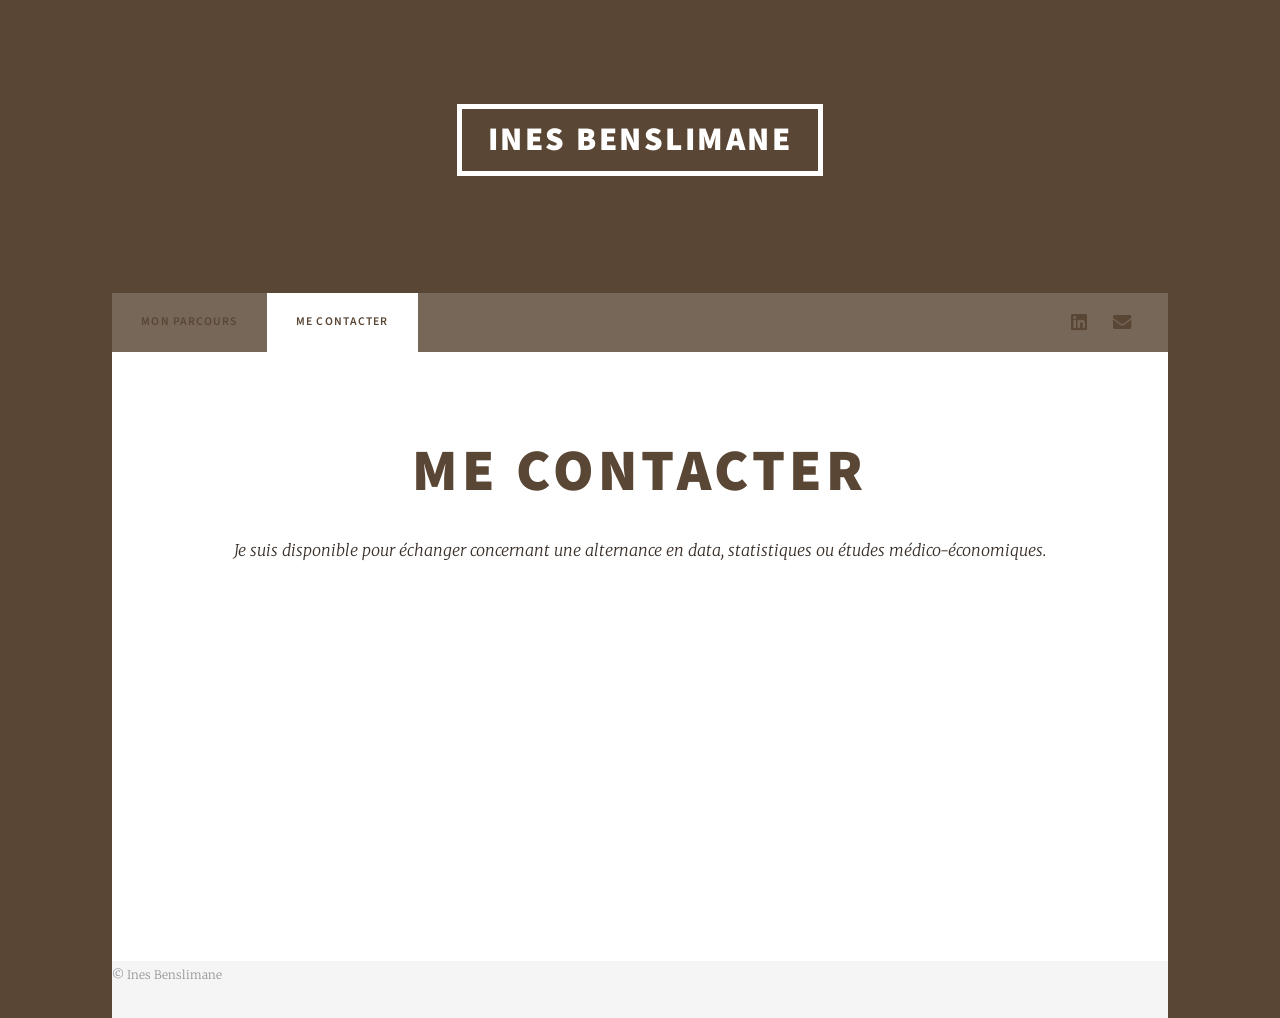
==== commit 7d8c7c86: "Update contact-cards.html" ====
--- a/contact-cards.html
+++ b/contact-cards.html
@@ -5,71 +5,87 @@
         <meta charset="utf-8" />
         <meta name="viewport" content="width=device-width, initial-scale=1" />
         <link rel="stylesheet" href="assets/css/main.css" />
+        <style>
+            .contact-cards {
+                display: flex;
+                gap: 2rem;
+                justify-content: center;
+                flex-wrap: wrap;
+                margin-top: 2rem;
+            }
+            .contact-cards .card {
+                background: rgba(255,255,255,0.05);
+                border: 1px solid rgba(255,255,255,0.15);
+                border-radius: 8px;
+                padding: 2rem;
+                text-align: center;
+                width: 220px;
+                display: flex;
+                flex-direction: column;
+                align-items: center;
+                gap: 1rem;
+            }
+            .contact-cards .card .icon {
+                font-size: 2rem;
+            }
+            .contact-cards .card h3 {
+                margin: 0;
+            }
+            .contact-cards .card p {
+                margin: 0;
+                font-size: 0.9rem;
+            }
+        </style>
     </head>
-
     <body class="is-preload">
-
         <!-- Header -->
         <header id="header">
             <a href="index.html" class="logo">Ines Benslimane</a>
         </header>
-
         <!-- Menu -->
         <nav id="nav">
             <ul class="links">
                 <li><a href="parcours.html">Mon parcours</a></li>
                 <li class="active"><a href="contact.html">Me contacter</a></li>
             </ul>
-
             <ul class="icons">
                 <li><a href="https://www.linkedin.com/in/ines-benslimane" target="_blank" class="icon brands fa-linkedin"></a></li>
                 <li><a href="mailto:ines.benslimane@outlook.fr" class="icon solid fa-envelope"></a></li>
             </ul>
         </nav>
-
         <!-- Main -->
         <div id="main">
-
             <section class="post">
                 <header class="major">
                     <h1>Me contacter</h1>
                     <p>Je suis disponible pour échanger concernant une alternance en data, statistiques ou études médico‑économiques.</p>
                 </header>
-
                 <div class="contact-cards">
-
                     <div class="card">
-                        <span class="icon solid fa-envelope"></span>
+                        <span class="icon solid fa-envelope fa-2x"></span>
                         <h3>Email</h3>
                         <p>ines.benslimane@outlook.fr</p>
-                        <a href="mailto:ines.benslimane@outlook.fr" class="button primary">M’écrire</a>
+                        <a href="mailto:ines.benslimane@outlook.fr" class="button primary">M'écrire</a>
                     </div>
-
                     <div class="card">
-                        <span class="icon brands fa-linkedin"></span>
+                        <span class="icon brands fa-linkedin fa-2x"></span>
                         <h3>LinkedIn</h3>
                         <p>Profil professionnel</p>
                         <a href="https://www.linkedin.com/in/ines-benslimane" target="_blank" class="button">Voir mon profil</a>
                     </div>
-
                     <div class="card">
-                        <span class="icon solid fa-file"></span>
+                        <span class="icon solid fa-file-pdf fa-2x"></span>
                         <h3>CV</h3>
                         <p>Version PDF</p>
                         <a href="CV_Ines_Benslimane.pdf" class="button">Télécharger</a>
                     </div>
-
                 </div>
-
             </section>
-
         </div>
-
         <!-- Footer -->
         <footer id="footer">
             <p class="copyright">© Ines Benslimane</p>
         </footer>
-
         <script src="assets/js/main.js"></script>
     </body>
 </html>
--- a/assets/css/main.css
+++ b/assets/css/main.css
@@ -5518,6 +5518,42 @@
 #nav .icons a:hover {
     color: #a68a6a !important;
 }
-
-
-
+/* Contact Cards */
+.contact-cards {
+    display: flex;
+    gap: 2rem;
+    justify-content: center;
+    flex-wrap: wrap;
+    margin-top: 2rem;
+}
+
+.contact-cards .card {
+    background: #1e1e1e;
+    border: 1px solid #444;
+    border-radius: 8px;
+    padding: 2rem;
+    text-align: center;
+    width: 220px;
+    display: flex;
+    flex-direction: column;
+    align-items: center;
+    gap: 1rem;
+}
+
+.contact-cards .card .icon {
+    font-size: 2rem;
+    color: #ffffff;
+}
+
+.contact-cards .card h3 {
+    margin: 0;
+    color: #ffffff;
+}
+
+.contact-cards .card p {
+    margin: 0;
+    color: #aaa;
+    font-size: 0.9rem;
+}
+
+
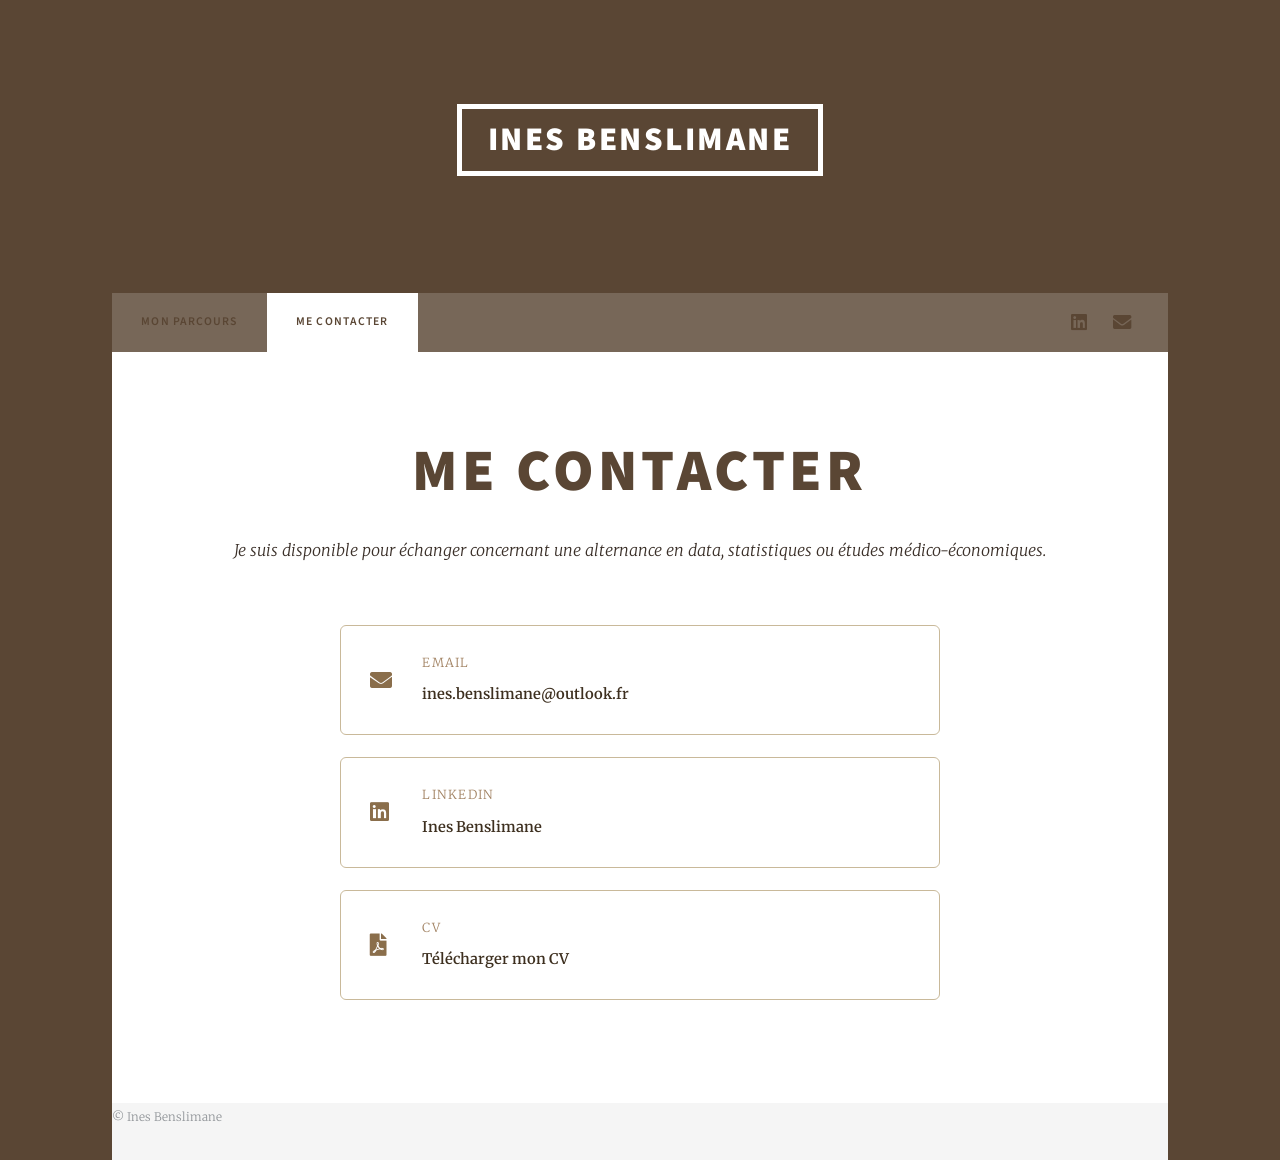
==== commit 23320cec: "Update contact-cards.html" ====
--- a/contact-cards.html
+++ b/contact-cards.html
@@ -6,83 +6,90 @@
         <meta name="viewport" content="width=device-width, initial-scale=1" />
         <link rel="stylesheet" href="assets/css/main.css" />
         <style>
-            .contact-cards {
-                display: flex;
-                gap: 2rem;
-                justify-content: center;
-                flex-wrap: wrap;
-                margin-top: 2rem;
-            }
-            .contact-cards .card {
-                background: rgba(255,255,255,0.05);
-                border: 1px solid rgba(255,255,255,0.15);
-                border-radius: 8px;
-                padding: 2rem;
-                text-align: center;
-                width: 220px;
+            .contact-wrapper {
+                max-width: 600px;
+                margin: 3rem auto;
                 display: flex;
                 flex-direction: column;
+                gap: 1.5rem;
+            }
+            .contact-item {
+                display: flex;
                 align-items: center;
-                gap: 1rem;
+                gap: 1.5rem;
+                padding: 1.5rem 2rem;
+                border: 1px solid #c9b99a;
+                border-radius: 6px;
+                text-decoration: none;
+                color: inherit;
+                transition: background 0.2s;
             }
-            .contact-cards .card .icon {
-                font-size: 2rem;
+            .contact-item:hover {
+                background: rgba(180, 150, 110, 0.1);
             }
-            .contact-cards .card h3 {
-                margin: 0;
+            .contact-item .icon {
+                font-size: 1.5rem;
+                color: #8a6e4b;
+                min-width: 30px;
             }
-            .contact-cards .card p {
-                margin: 0;
-                font-size: 0.9rem;
+            .contact-item .label {
+                font-size: 0.85rem;
+                color: #a08060;
+                text-transform: uppercase;
+                letter-spacing: 0.1em;
+            }
+            .contact-item .value {
+                font-size: 1rem;
+                font-weight: 600;
+                color: #3d2f1f;
             }
         </style>
     </head>
     <body class="is-preload">
-        <!-- Header -->
         <header id="header">
             <a href="index.html" class="logo">Ines Benslimane</a>
         </header>
-        <!-- Menu -->
         <nav id="nav">
             <ul class="links">
                 <li><a href="parcours.html">Mon parcours</a></li>
-                <li class="active"><a href="contact.html">Me contacter</a></li>
+                <li class="active"><a href="contact-cards.html">Me contacter</a></li>
             </ul>
             <ul class="icons">
                 <li><a href="https://www.linkedin.com/in/ines-benslimane" target="_blank" class="icon brands fa-linkedin"></a></li>
                 <li><a href="mailto:ines.benslimane@outlook.fr" class="icon solid fa-envelope"></a></li>
             </ul>
         </nav>
-        <!-- Main -->
         <div id="main">
             <section class="post">
                 <header class="major">
                     <h1>Me contacter</h1>
                     <p>Je suis disponible pour échanger concernant une alternance en data, statistiques ou études médico‑économiques.</p>
                 </header>
-                <div class="contact-cards">
-                    <div class="card">
-                        <span class="icon solid fa-envelope fa-2x"></span>
-                        <h3>Email</h3>
-                        <p>ines.benslimane@outlook.fr</p>
-                        <a href="mailto:ines.benslimane@outlook.fr" class="button primary">M'écrire</a>
-                    </div>
-                    <div class="card">
-                        <span class="icon brands fa-linkedin fa-2x"></span>
-                        <h3>LinkedIn</h3>
-                        <p>Profil professionnel</p>
-                        <a href="https://www.linkedin.com/in/ines-benslimane" target="_blank" class="button">Voir mon profil</a>
-                    </div>
-                    <div class="card">
-                        <span class="icon solid fa-file-pdf fa-2x"></span>
-                        <h3>CV</h3>
-                        <p>Version PDF</p>
-                        <a href="CV_Ines_Benslimane.pdf" class="button">Télécharger</a>
-                    </div>
+                <div class="contact-wrapper">
+                    <a href="mailto:ines.benslimane@outlook.fr" class="contact-item">
+                        <span class="icon solid fa-envelope"></span>
+                        <div>
+                            <div class="label">Email</div>
+                            <div class="value">ines.benslimane@outlook.fr</div>
+                        </div>
+                    </a>
+                    <a href="https://www.linkedin.com/in/ines-benslimane" target="_blank" class="contact-item">
+                        <span class="icon brands fa-linkedin"></span>
+                        <div>
+                            <div class="label">LinkedIn</div>
+                            <div class="value">Ines Benslimane</div>
+                        </div>
+                    </a>
+                    <a href="CV_Ines_Benslimane.pdf" class="contact-item">
+                        <span class="icon solid fa-file-pdf"></span>
+                        <div>
+                            <div class="label">CV</div>
+                            <div class="value">Télécharger mon CV</div>
+                        </div>
+                    </a>
                 </div>
             </section>
         </div>
-        <!-- Footer -->
         <footer id="footer">
             <p class="copyright">© Ines Benslimane</p>
         </footer>
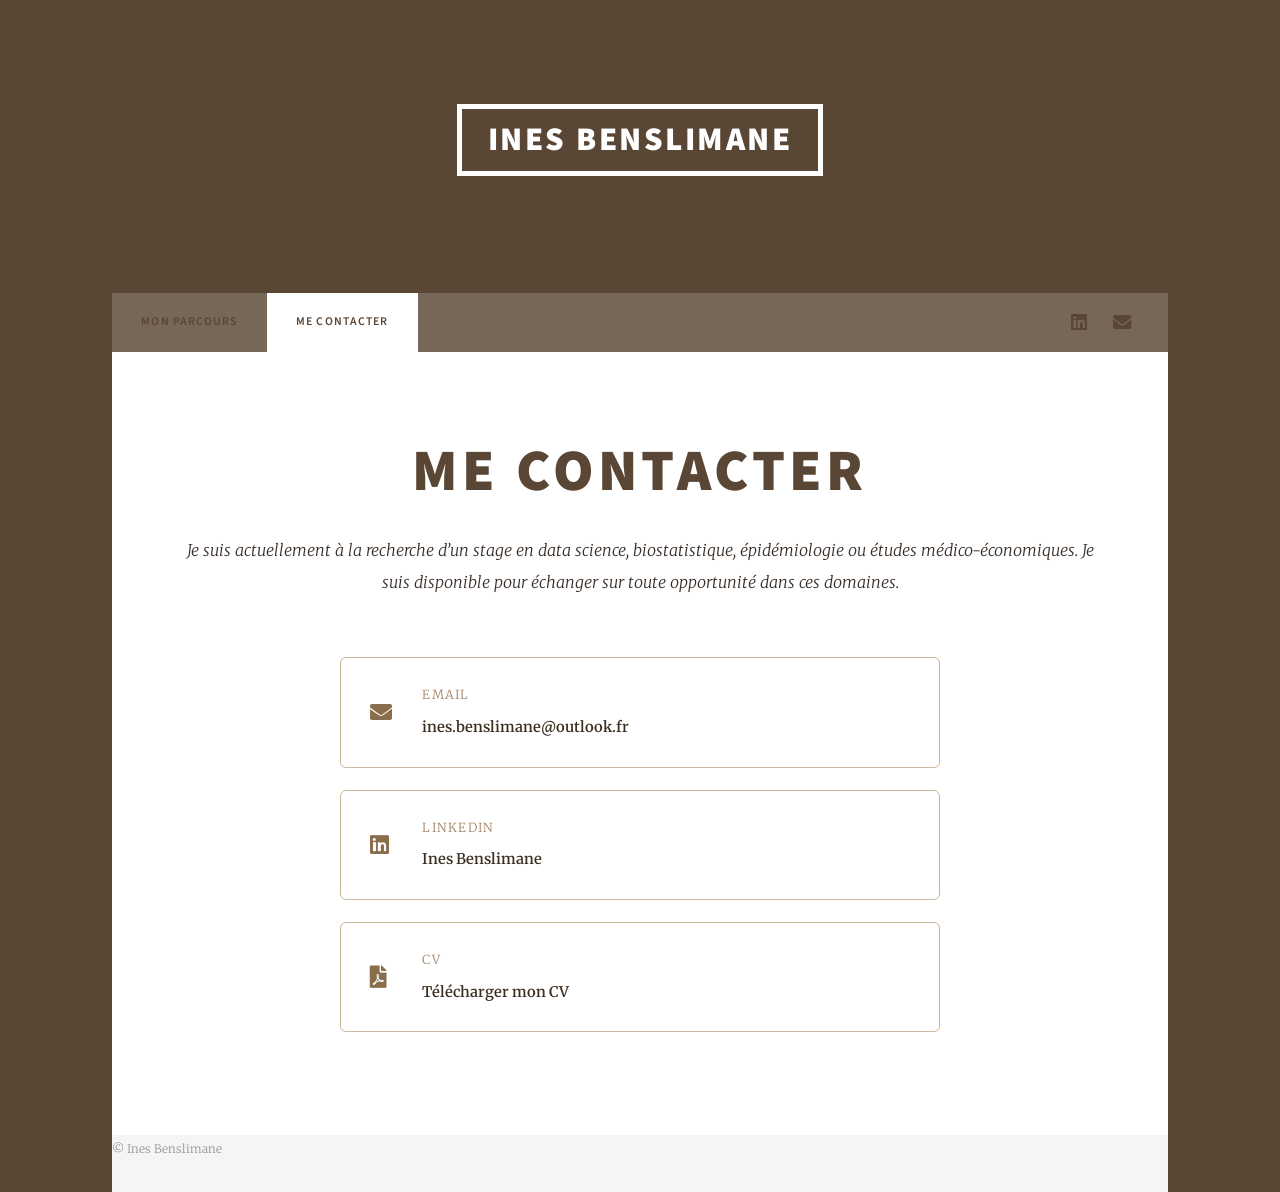
==== commit d73ba38d: "Update contact-cards.html" ====
--- a/contact-cards.html
+++ b/contact-cards.html
@@ -63,7 +63,7 @@
             <section class="post">
                 <header class="major">
                     <h1>Me contacter</h1>
-                    <p>Je suis disponible pour échanger concernant une alternance en data, statistiques ou études médico‑économiques.</p>
+                    <p>Je suis actuellement à la recherche d’un stage en data science, biostatistique, épidémiologie ou études médico-économiques. Je suis disponible pour échanger sur toute opportunité dans ces domaines.</p>
                 </header>
                 <div class="contact-wrapper">
                     <a href="mailto:ines.benslimane@outlook.fr" class="contact-item">
@@ -80,7 +80,7 @@
                             <div class="value">Ines Benslimane</div>
                         </div>
                     </a>
-                    <a href="CV_Ines_Benslimane.pdf" class="contact-item">
+                    <a href="CV_Alternance.pdf" class="contact-item">
                         <span class="icon solid fa-file-pdf"></span>
                         <div>
                             <div class="label">CV</div>
